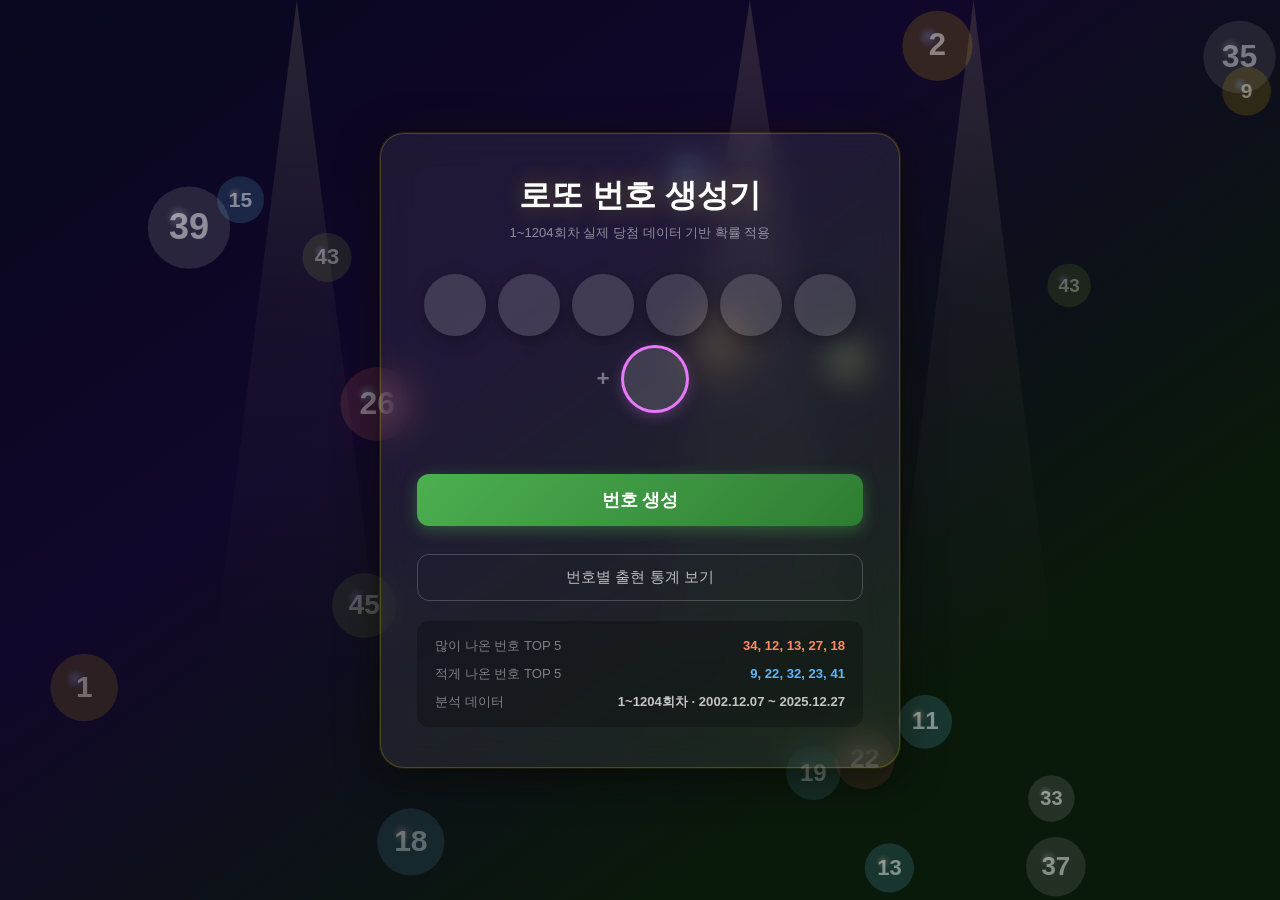
==== index.html @ 4f473ae6 "Remove win banner and yellow box, keep only fireworks effect Co-Authored-By: Claude Sonnet 4.6 <nore" ====
<!DOCTYPE html>
<html lang="ko">
<head>
    <meta charset="UTF-8" />
    <meta name="viewport" content="width=device-width, initial-scale=1.0" />
    <title>로또 번호 생성기</title>
    <link href='style.css?v=3.0' rel='stylesheet'>
</head>
<body>
    <canvas id="bg-canvas"></canvas>
    <canvas id="confetti-canvas"></canvas>
    <div id="screen-flash"></div>


    <div class="lotto-machine">
        <h1>로또 번호 생성기</h1>
        <p class="subtitle">1~1204회차 실제 당첨 데이터 기반 확률 적용</p>

        <div class="lotto-numbers">
            <span class="number"></span>
            <span class="number"></span>
            <span class="number"></span>
            <span class="number"></span>
            <span class="number"></span>
            <span class="number"></span>
            <span class="separator">+</span>
            <span class="number bonus-ball" id="bonus-number"></span>
        </div>

        <div id="stats" class="stats"></div>

        <button id="generate-btn">번호 생성</button>
        <button id="stats-btn">번호별 출현 통계 보기</button>

        <div id="stats-table" class="stats-table hidden"></div>

        <div class="info-box">
            <div class="info-row">
                <span class="info-label">많이 나온 번호 TOP 5</span>
                <span id="top-numbers" class="info-value hot"></span>
            </div>
            <div class="info-row">
                <span class="info-label">적게 나온 번호 TOP 5</span>
                <span id="bot-numbers" class="info-value cold"></span>
            </div>
            <div class="info-row">
                <span class="info-label">분석 데이터</span>
                <span class="info-value">1~1204회차 · 2002.12.07 ~ 2025.12.27</span>
            </div>
        </div>
    </div>
    <script defer type="text/javascript" src="main.js?v=3.0"></script>
</body>
</html>
---- style.css ----
* { box-sizing: border-box; margin: 0; padding: 0; }

body {
    display: flex;
    justify-content: center;
    align-items: center;
    min-height: 100vh;
    background: #07071f;
    font-family: 'Arial', sans-serif;
    padding: 20px;
}

/* ── Canvas layers ── */
#bg-canvas {
    position: fixed;
    top: 0; left: 0;
    width: 100%; height: 100%;
    z-index: 0;
    pointer-events: none;
}

#confetti-canvas {
    position: fixed;
    top: 0; left: 0;
    width: 100%; height: 100%;
    z-index: 999;
    pointer-events: none;
}

/* ── Screen flash ── */
#screen-flash {
    position: fixed;
    top: 0; left: 0;
    width: 100%; height: 100%;
    background: rgba(255, 215, 0, 0.28);
    z-index: 998;
    pointer-events: none;
    opacity: 0;
}

#screen-flash.flash {
    animation: screenFlash 0.9s ease-out forwards;
}

@keyframes screenFlash {
    0%   { opacity: 0; }
    18%  { opacity: 1; }
    100% { opacity: 0; }
}


/* ── Number win glow ── */
@keyframes winGlow {
    0%, 100% { transform: scale(1); }
    50% {
        transform: scale(1.2);
        box-shadow: 0 0 28px rgba(255,215,0,0.95), 0 0 56px rgba(255,215,0,0.55);
    }
}

.number.win-glow {
    animation: winGlow 0.52s ease-in-out 4;
}

/* ── Card ── */
.lotto-machine {
    position: relative;
    z-index: 1;
    background: rgba(255, 255, 255, 0.07);
    padding: 40px 36px;
    border-radius: 24px;
    box-shadow:
        0 8px 40px rgba(0, 0, 0, 0.6),
        0 0 0 1px rgba(255,215,0,0.12),
        0 0 60px rgba(255,215,0,0.04);
    backdrop-filter: blur(16px);
    -webkit-backdrop-filter: blur(16px);
    border: 1px solid rgba(255,215,0,0.22);
    text-align: center;
    width: 100%;
    max-width: 520px;
}

h1 {
    color: #fff;
    font-size: 2rem;
    margin-bottom: 6px;
    text-shadow: 0 0 24px rgba(255,215,0,0.28);
}

.subtitle {
    color: rgba(255,255,255,0.5);
    font-size: 0.82rem;
    margin-bottom: 32px;
}

.lotto-numbers {
    display: flex;
    justify-content: center;
    gap: 12px;
    margin-bottom: 16px;
    flex-wrap: wrap;
}

.number {
    width: 62px;
    height: 62px;
    border-radius: 50%;
    background: rgba(255,255,255,0.15);
    display: flex;
    justify-content: center;
    align-items: center;
    font-size: 1.5rem;
    font-weight: bold;
    color: rgba(255,255,255,0.4);
    box-shadow: 0 4px 16px rgba(0,0,0,0.3);
    transition: transform 0.3s ease, background 0.3s ease;
}

.stats {
    min-height: 24px;
    color: rgba(255,255,255,0.55);
    font-size: 0.78rem;
    margin-bottom: 24px;
    display: flex;
    gap: 8px;
    justify-content: center;
    flex-wrap: wrap;
}

.stats span b {
    color: #fff;
}

.bonus-stat { color: #c084fc; }
.bonus-stat b { color: #e879f9; }

#generate-btn {
    display: block;
    width: 100%;
    padding: 14px;
    border: none;
    border-radius: 12px;
    background: linear-gradient(135deg, #4CAF50, #2e7d32);
    color: white;
    font-size: 1.1rem;
    font-weight: bold;
    cursor: pointer;
    transition: opacity 0.2s, transform 0.15s;
    box-shadow: 0 4px 16px rgba(76,175,80,0.4);
    margin-bottom: 28px;
}

#generate-btn:hover { opacity: 0.88; }
#generate-btn:active { transform: scale(0.97); }
#generate-btn:disabled { opacity: 0.55; cursor: not-allowed; }

#stats-btn {
    display: block;
    width: 100%;
    padding: 12px;
    border: 1px solid rgba(255,255,255,0.2);
    border-radius: 12px;
    background: transparent;
    color: rgba(255,255,255,0.7);
    font-size: 0.95rem;
    cursor: pointer;
    transition: background 0.2s, color 0.2s;
    margin-bottom: 20px;
}

#stats-btn:hover {
    background: rgba(255,255,255,0.08);
    color: #fff;
}

.stats-table {
    margin-bottom: 20px;
    display: flex;
    flex-direction: column;
    gap: 6px;
    max-height: 480px;
    overflow-y: auto;
    padding-right: 4px;
}

.stats-table.hidden { display: none; }

.stat-row {
    display: flex;
    align-items: center;
    gap: 8px;
    font-size: 0.82rem;
}

.stat-rank {
    width: 22px;
    text-align: right;
    color: rgba(255,255,255,0.35);
    flex-shrink: 0;
}

.stat-ball {
    width: 30px;
    height: 30px;
    border-radius: 50%;
    display: flex;
    align-items: center;
    justify-content: center;
    font-weight: bold;
    font-size: 0.78rem;
    color: #fff;
    flex-shrink: 0;
}

.stat-bar-wrap {
    flex: 1;
    height: 8px;
    background: rgba(255,255,255,0.08);
    border-radius: 4px;
    overflow: hidden;
}

.stat-bar {
    height: 100%;
    border-radius: 4px;
    opacity: 0.75;
    transition: width 0.4s ease;
}

.stat-count {
    width: 40px;
    text-align: right;
    color: rgba(255,255,255,0.6);
    flex-shrink: 0;
}

.stat-prob {
    width: 46px;
    text-align: right;
    color: rgba(255,255,255,0.85);
    font-weight: bold;
    flex-shrink: 0;
}

.separator {
    color: rgba(255,255,255,0.4);
    font-size: 1.4rem;
    font-weight: bold;
    display: flex;
    align-items: center;
    padding: 0 2px;
    flex-shrink: 0;
}

.bonus-ball {
    box-shadow: 0 0 0 3px #e879f9, 0 4px 16px rgba(232,121,249,0.4);
}

.tab-row {
    display: flex;
    gap: 8px;
    margin-bottom: 12px;
}

.tab-btn {
    flex: 1;
    padding: 8px;
    border: 1px solid rgba(255,255,255,0.2);
    border-radius: 8px;
    background: transparent;
    color: rgba(255,255,255,0.5);
    font-size: 0.82rem;
    cursor: pointer;
    transition: background 0.2s, color 0.2s;
}

.tab-btn.active {
    background: rgba(255,255,255,0.12);
    color: #fff;
    border-color: rgba(255,255,255,0.4);
}

.info-box {
    background: rgba(0,0,0,0.25);
    border-radius: 12px;
    padding: 16px 18px;
    display: flex;
    flex-direction: column;
    gap: 10px;
}

.info-row {
    display: flex;
    justify-content: space-between;
    align-items: center;
    font-size: 0.82rem;
}

.info-label {
    color: rgba(255,255,255,0.45);
}

.info-value {
    color: rgba(255,255,255,0.75);
    font-weight: bold;
}

.info-value.hot { color: #ff8a65; }
.info-value.cold { color: #64b5f6; }
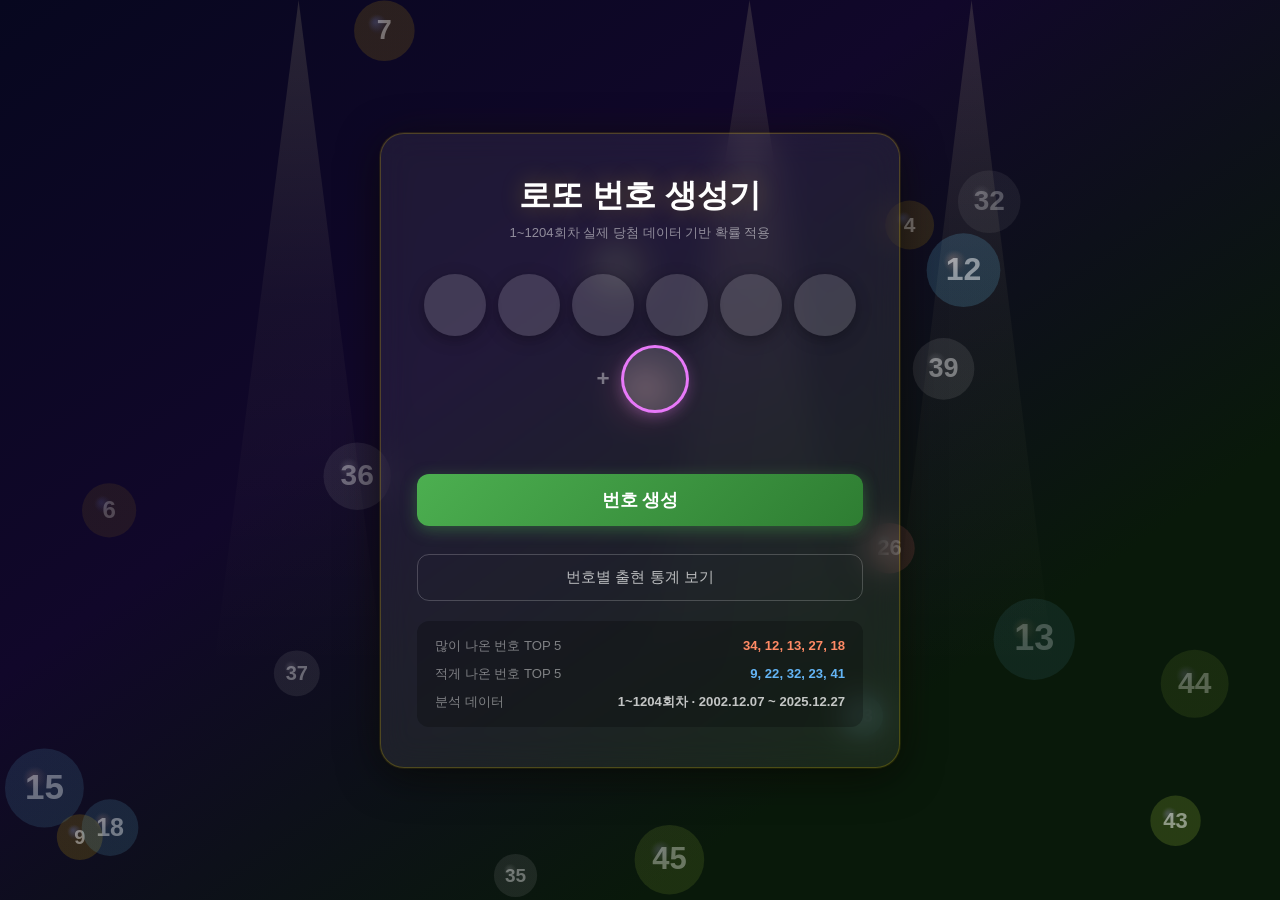
==== commit a9808562: "Add Google AdSense meta tag, script, and ads.txt Co-Authored-By: Claude Sonnet 4.6 <noreply@anthropi" ====
--- a/index.html
+++ b/index.html
@@ -4,6 +4,9 @@
     <meta charset="UTF-8" />
     <meta name="viewport" content="width=device-width, initial-scale=1.0" />
     <title>로또 번호 생성기</title>
+    <meta name="google-adsense-account" content="ca-pub-8713029298396880">
+    <script async src="https://pagead2.googlesyndication.com/pagead/js/adsbygoogle.js?client=ca-pub-8713029298396880"
+         crossorigin="anonymous"></script>
     <link href='style.css?v=3.0' rel='stylesheet'>
 </head>
 <body>
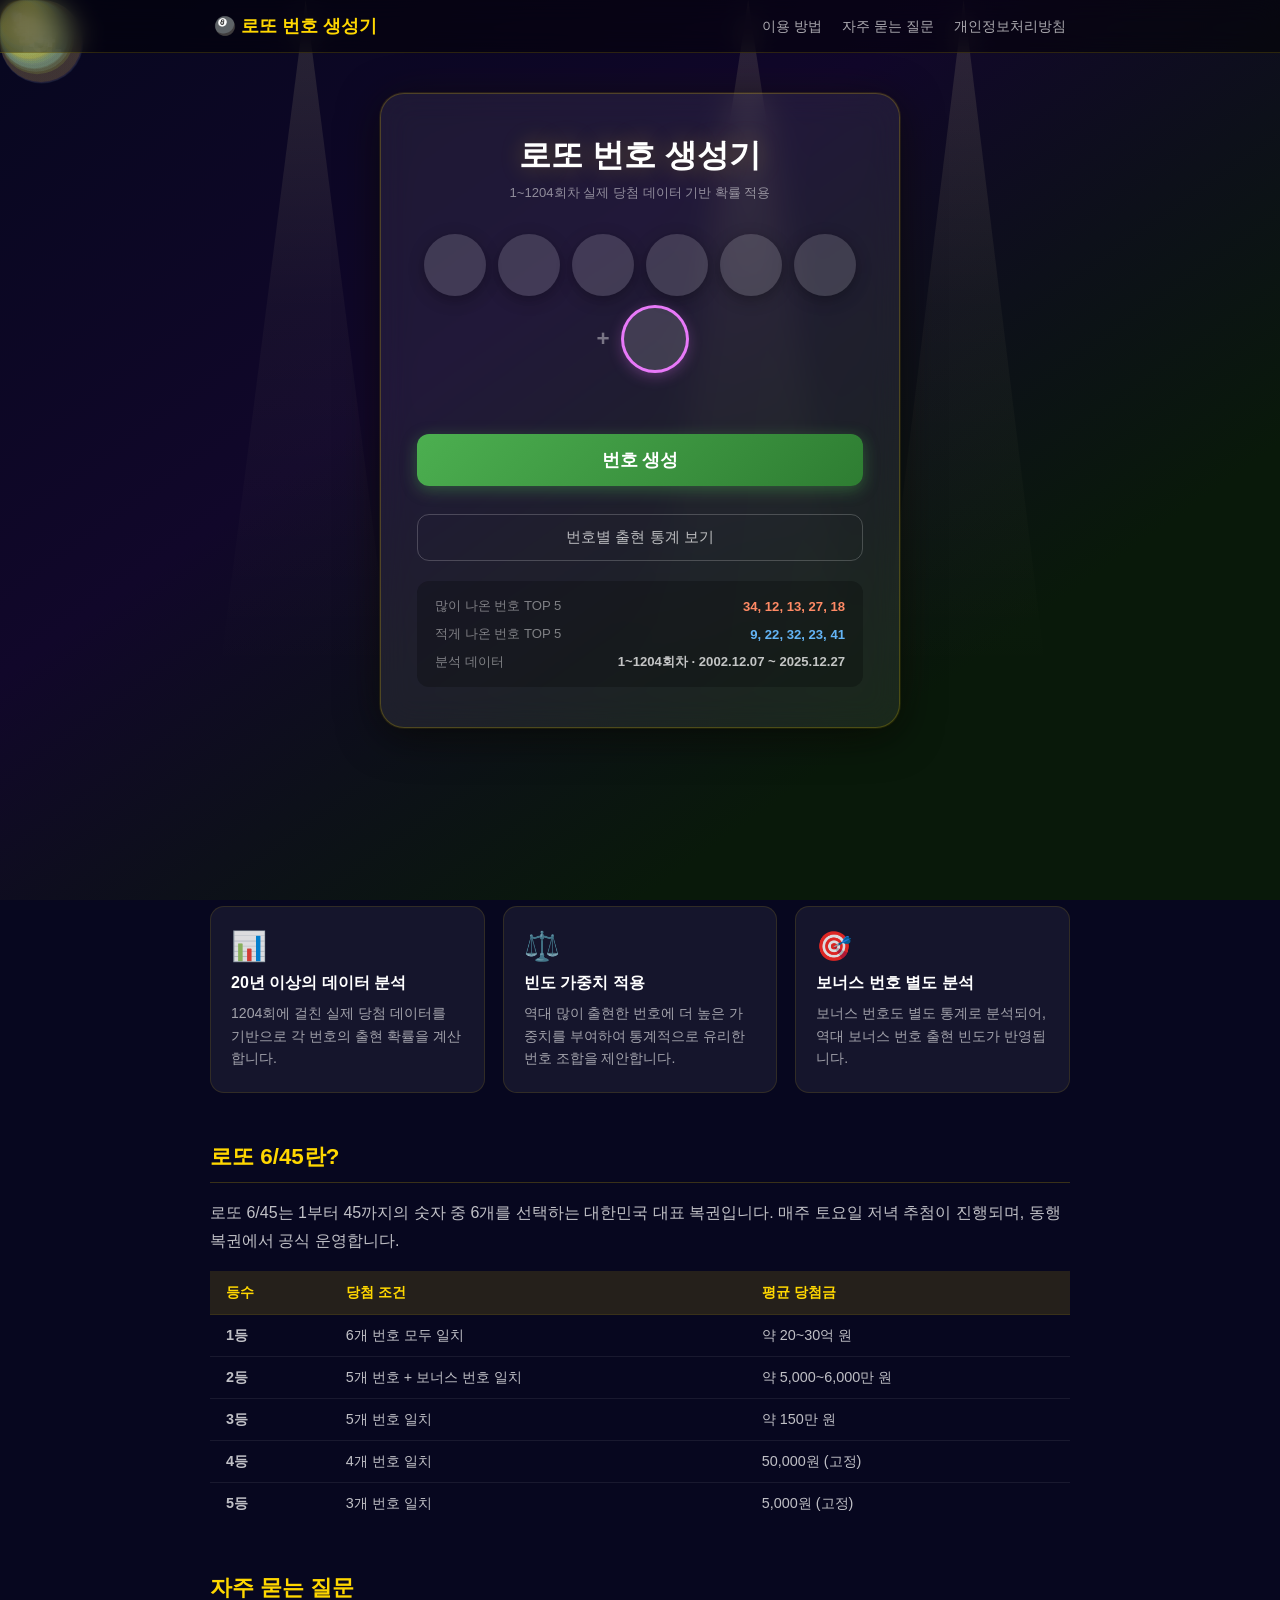
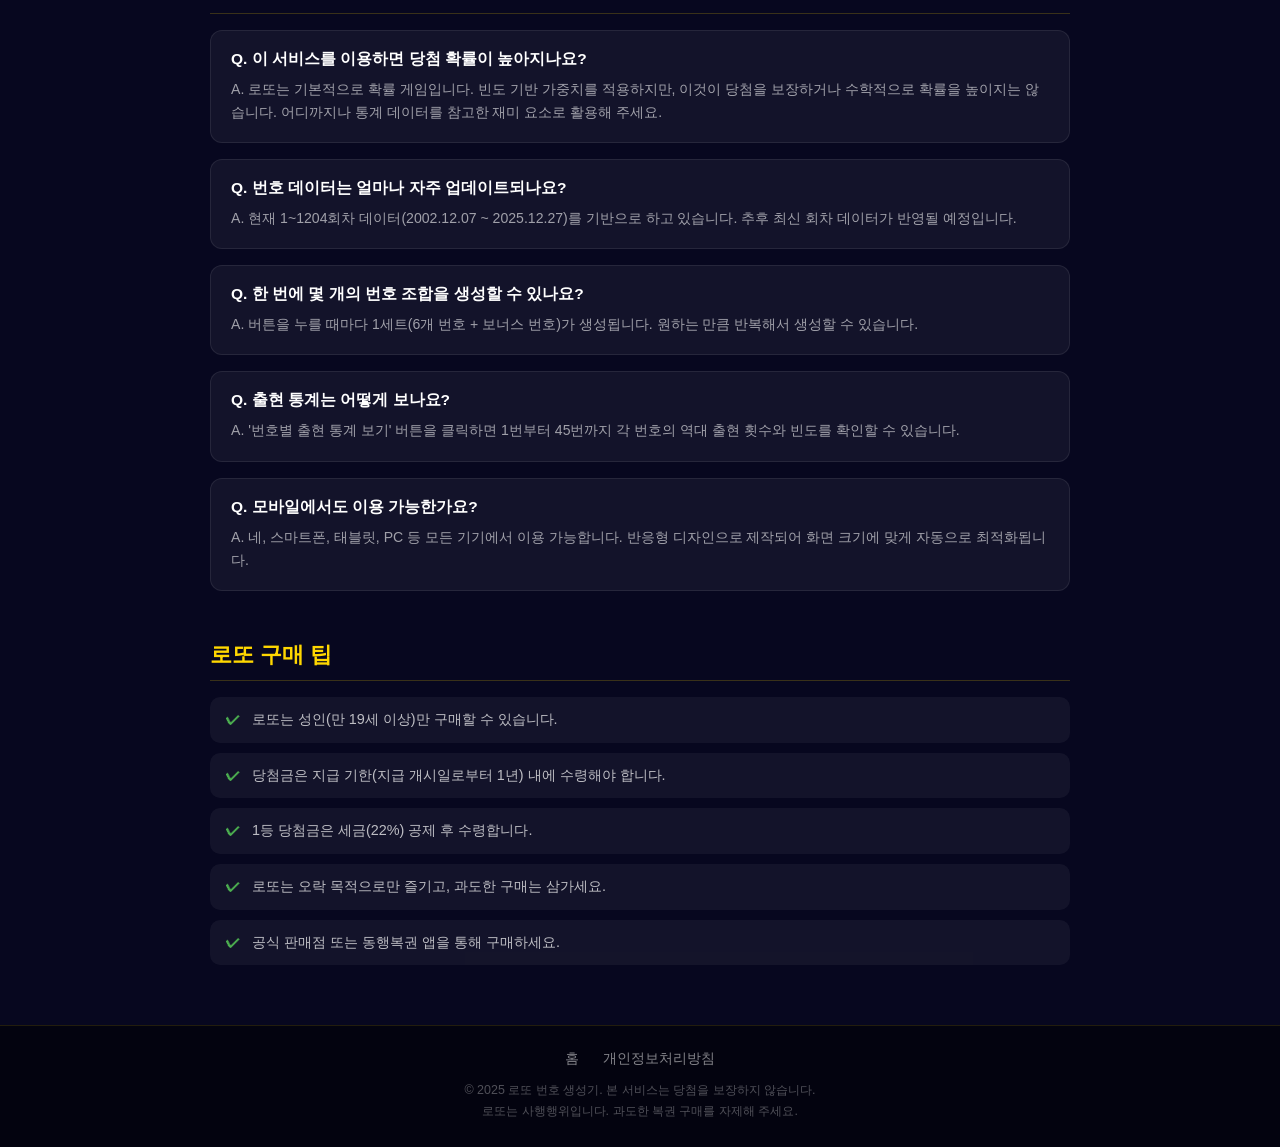
==== commit 721ab804: "Add rich content, privacy policy, and nav for AdSense approval - Add header navigation with anchor l" ====
--- a/index.html
+++ b/index.html
@@ -3,7 +3,9 @@
 <head>
     <meta charset="UTF-8" />
     <meta name="viewport" content="width=device-width, initial-scale=1.0" />
-    <title>로또 번호 생성기</title>
+    <title>로또 번호 생성기 - 실제 당첨 데이터 기반 AI 번호 추천</title>
+    <meta name="description" content="1~1204회차 실제 로또 당첨 데이터를 분석하여 출현 빈도 기반으로 번호를 추천해 드립니다. 무료 로또 번호 생성기로 행운의 번호를 뽑아보세요." />
+    <meta name="keywords" content="로또 번호 생성기, 로또 번호 추천, 로또 당첨 번호, 로또 통계, 로또 6/45" />
     <meta name="google-adsense-account" content="ca-pub-8713029298396880">
     <script async src="https://pagead2.googlesyndication.com/pagead/js/adsbygoogle.js?client=ca-pub-8713029298396880"
          crossorigin="anonymous"></script>
@@ -14,44 +16,170 @@
     <canvas id="confetti-canvas"></canvas>
     <div id="screen-flash"></div>
 
+    <div class="site-wrapper">
 
-    <div class="lotto-machine">
-        <h1>로또 번호 생성기</h1>
-        <p class="subtitle">1~1204회차 실제 당첨 데이터 기반 확률 적용</p>
+        <header class="site-header">
+            <nav class="site-nav">
+                <a href="index.html" class="nav-logo">🎱 로또 번호 생성기</a>
+                <div class="nav-links">
+                    <a href="#how-it-works">이용 방법</a>
+                    <a href="#faq">자주 묻는 질문</a>
+                    <a href="privacy.html">개인정보처리방침</a>
+                </div>
+            </nav>
+        </header>
 
-        <div class="lotto-numbers">
-            <span class="number"></span>
-            <span class="number"></span>
-            <span class="number"></span>
-            <span class="number"></span>
-            <span class="number"></span>
-            <span class="number"></span>
-            <span class="separator">+</span>
-            <span class="number bonus-ball" id="bonus-number"></span>
-        </div>
+        <main>
+            <div class="lotto-machine">
+                <h1>로또 번호 생성기</h1>
+                <p class="subtitle">1~1204회차 실제 당첨 데이터 기반 확률 적용</p>
 
-        <div id="stats" class="stats"></div>
+                <div class="lotto-numbers">
+                    <span class="number"></span>
+                    <span class="number"></span>
+                    <span class="number"></span>
+                    <span class="number"></span>
+                    <span class="number"></span>
+                    <span class="number"></span>
+                    <span class="separator">+</span>
+                    <span class="number bonus-ball" id="bonus-number"></span>
+                </div>
 
-        <button id="generate-btn">번호 생성</button>
-        <button id="stats-btn">번호별 출현 통계 보기</button>
+                <div id="stats" class="stats"></div>
 
-        <div id="stats-table" class="stats-table hidden"></div>
+                <button id="generate-btn">번호 생성</button>
+                <button id="stats-btn">번호별 출현 통계 보기</button>
 
-        <div class="info-box">
-            <div class="info-row">
-                <span class="info-label">많이 나온 번호 TOP 5</span>
-                <span id="top-numbers" class="info-value hot"></span>
+                <div id="stats-table" class="stats-table hidden"></div>
+
+                <div class="info-box">
+                    <div class="info-row">
+                        <span class="info-label">많이 나온 번호 TOP 5</span>
+                        <span id="top-numbers" class="info-value hot"></span>
+                    </div>
+                    <div class="info-row">
+                        <span class="info-label">적게 나온 번호 TOP 5</span>
+                        <span id="bot-numbers" class="info-value cold"></span>
+                    </div>
+                    <div class="info-row">
+                        <span class="info-label">분석 데이터</span>
+                        <span class="info-value">1~1204회차 · 2002.12.07 ~ 2025.12.27</span>
+                    </div>
+                </div>
             </div>
-            <div class="info-row">
-                <span class="info-label">적게 나온 번호 TOP 5</span>
-                <span id="bot-numbers" class="info-value cold"></span>
+
+            <section class="content-section" id="how-it-works">
+                <h2>이 서비스는 어떻게 동작하나요?</h2>
+                <p>이 로또 번호 생성기는 단순한 랜덤 번호가 아닙니다. <strong>2002년 12월 1회차부터 2025년 12월 1204회차까지</strong>의 실제 로또 당첨 번호 데이터를 전부 분석하여, 각 번호의 역대 출현 빈도를 가중치로 반영해 번호를 추출합니다.</p>
+                <div class="content-cards">
+                    <div class="content-card">
+                        <div class="card-icon">📊</div>
+                        <h3>20년 이상의 데이터 분석</h3>
+                        <p>1204회에 걸친 실제 당첨 데이터를 기반으로 각 번호의 출현 확률을 계산합니다.</p>
+                    </div>
+                    <div class="content-card">
+                        <div class="card-icon">⚖️</div>
+                        <h3>빈도 가중치 적용</h3>
+                        <p>역대 많이 출현한 번호에 더 높은 가중치를 부여하여 통계적으로 유리한 번호 조합을 제안합니다.</p>
+                    </div>
+                    <div class="content-card">
+                        <div class="card-icon">🎯</div>
+                        <h3>보너스 번호 별도 분석</h3>
+                        <p>보너스 번호도 별도 통계로 분석되어, 역대 보너스 번호 출현 빈도가 반영됩니다.</p>
+                    </div>
+                </div>
+            </section>
+
+            <section class="content-section" id="lotto-guide">
+                <h2>로또 6/45란?</h2>
+                <p>로또 6/45는 1부터 45까지의 숫자 중 6개를 선택하는 대한민국 대표 복권입니다. 매주 토요일 저녁 추첨이 진행되며, 동행복권에서 공식 운영합니다.</p>
+                <table class="prize-table">
+                    <thead>
+                        <tr>
+                            <th>등수</th>
+                            <th>당첨 조건</th>
+                            <th>평균 당첨금</th>
+                        </tr>
+                    </thead>
+                    <tbody>
+                        <tr>
+                            <td><strong>1등</strong></td>
+                            <td>6개 번호 모두 일치</td>
+                            <td>약 20~30억 원</td>
+                        </tr>
+                        <tr>
+                            <td><strong>2등</strong></td>
+                            <td>5개 번호 + 보너스 번호 일치</td>
+                            <td>약 5,000~6,000만 원</td>
+                        </tr>
+                        <tr>
+                            <td><strong>3등</strong></td>
+                            <td>5개 번호 일치</td>
+                            <td>약 150만 원</td>
+                        </tr>
+                        <tr>
+                            <td><strong>4등</strong></td>
+                            <td>4개 번호 일치</td>
+                            <td>50,000원 (고정)</td>
+                        </tr>
+                        <tr>
+                            <td><strong>5등</strong></td>
+                            <td>3개 번호 일치</td>
+                            <td>5,000원 (고정)</td>
+                        </tr>
+                    </tbody>
+                </table>
+            </section>
+
+            <section class="content-section" id="faq">
+                <h2>자주 묻는 질문</h2>
+                <div class="faq-list">
+                    <div class="faq-item">
+                        <h3>Q. 이 서비스를 이용하면 당첨 확률이 높아지나요?</h3>
+                        <p>A. 로또는 기본적으로 확률 게임입니다. 빈도 기반 가중치를 적용하지만, 이것이 당첨을 보장하거나 수학적으로 확률을 높이지는 않습니다. 어디까지나 통계 데이터를 참고한 재미 요소로 활용해 주세요.</p>
+                    </div>
+                    <div class="faq-item">
+                        <h3>Q. 번호 데이터는 얼마나 자주 업데이트되나요?</h3>
+                        <p>A. 현재 1~1204회차 데이터(2002.12.07 ~ 2025.12.27)를 기반으로 하고 있습니다. 추후 최신 회차 데이터가 반영될 예정입니다.</p>
+                    </div>
+                    <div class="faq-item">
+                        <h3>Q. 한 번에 몇 개의 번호 조합을 생성할 수 있나요?</h3>
+                        <p>A. 버튼을 누를 때마다 1세트(6개 번호 + 보너스 번호)가 생성됩니다. 원하는 만큼 반복해서 생성할 수 있습니다.</p>
+                    </div>
+                    <div class="faq-item">
+                        <h3>Q. 출현 통계는 어떻게 보나요?</h3>
+                        <p>A. '번호별 출현 통계 보기' 버튼을 클릭하면 1번부터 45번까지 각 번호의 역대 출현 횟수와 빈도를 확인할 수 있습니다.</p>
+                    </div>
+                    <div class="faq-item">
+                        <h3>Q. 모바일에서도 이용 가능한가요?</h3>
+                        <p>A. 네, 스마트폰, 태블릿, PC 등 모든 기기에서 이용 가능합니다. 반응형 디자인으로 제작되어 화면 크기에 맞게 자동으로 최적화됩니다.</p>
+                    </div>
+                </div>
+            </section>
+
+            <section class="content-section" id="tips">
+                <h2>로또 구매 팁</h2>
+                <ul class="tips-list">
+                    <li>로또는 성인(만 19세 이상)만 구매할 수 있습니다.</li>
+                    <li>당첨금은 지급 기한(지급 개시일로부터 1년) 내에 수령해야 합니다.</li>
+                    <li>1등 당첨금은 세금(22%) 공제 후 수령합니다.</li>
+                    <li>로또는 오락 목적으로만 즐기고, 과도한 구매는 삼가세요.</li>
+                    <li>공식 판매점 또는 동행복권 앱을 통해 구매하세요.</li>
+                </ul>
+            </section>
+        </main>
+
+        <footer class="site-footer">
+            <div class="footer-links">
+                <a href="index.html">홈</a>
+                <a href="privacy.html">개인정보처리방침</a>
             </div>
-            <div class="info-row">
-                <span class="info-label">분석 데이터</span>
-                <span class="info-value">1~1204회차 · 2002.12.07 ~ 2025.12.27</span>
-            </div>
-        </div>
+            <p class="footer-copy">© 2025 로또 번호 생성기. 본 서비스는 당첨을 보장하지 않습니다.</p>
+            <p class="footer-copy">로또는 사행행위입니다. 과도한 복권 구매를 자제해 주세요.</p>
+        </footer>
+
     </div>
+
     <script defer type="text/javascript" src="main.js?v=3.0"></script>
 </body>
 </html>
--- a/style.css
+++ b/style.css
@@ -1,13 +1,292 @@
 * { box-sizing: border-box; margin: 0; padding: 0; }
 
 body {
-    display: flex;
-    justify-content: center;
-    align-items: center;
     min-height: 100vh;
     background: #07071f;
     font-family: 'Arial', sans-serif;
-    padding: 20px;
+}
+
+/* ── Layout ── */
+.site-wrapper {
+    display: flex;
+    flex-direction: column;
+    min-height: 100vh;
+}
+
+/* ── Header / Nav ── */
+.site-header {
+    position: relative;
+    z-index: 10;
+    background: rgba(0,0,0,0.45);
+    border-bottom: 1px solid rgba(255,215,0,0.15);
+    backdrop-filter: blur(12px);
+    -webkit-backdrop-filter: blur(12px);
+}
+
+.site-nav {
+    max-width: 900px;
+    margin: 0 auto;
+    padding: 14px 24px;
+    display: flex;
+    align-items: center;
+    justify-content: space-between;
+    flex-wrap: wrap;
+    gap: 10px;
+}
+
+.nav-logo {
+    color: #ffd700;
+    font-size: 1.1rem;
+    font-weight: bold;
+    text-decoration: none;
+}
+
+.nav-links {
+    display: flex;
+    gap: 20px;
+    flex-wrap: wrap;
+}
+
+.nav-links a {
+    color: rgba(255,255,255,0.65);
+    text-decoration: none;
+    font-size: 0.9rem;
+    transition: color 0.2s;
+}
+
+.nav-links a:hover { color: #ffd700; }
+
+/* ── Main content area ── */
+main {
+    flex: 1;
+    display: flex;
+    flex-direction: column;
+    align-items: center;
+    padding: 40px 20px 60px;
+    gap: 48px;
+}
+
+/* ── Content sections ── */
+.content-section {
+    width: 100%;
+    max-width: 860px;
+    color: rgba(255,255,255,0.85);
+}
+
+.content-section h2 {
+    font-size: 1.4rem;
+    color: #ffd700;
+    margin-bottom: 16px;
+    padding-bottom: 10px;
+    border-bottom: 1px solid rgba(255,215,0,0.2);
+}
+
+.content-section p {
+    line-height: 1.75;
+    color: rgba(255,255,255,0.75);
+    margin-bottom: 16px;
+}
+
+.content-cards {
+    display: grid;
+    grid-template-columns: repeat(auto-fit, minmax(220px, 1fr));
+    gap: 18px;
+    margin-top: 8px;
+}
+
+.content-card {
+    background: rgba(255,255,255,0.06);
+    border: 1px solid rgba(255,215,0,0.12);
+    border-radius: 14px;
+    padding: 22px 20px;
+}
+
+.content-card .card-icon {
+    font-size: 1.8rem;
+    margin-bottom: 10px;
+}
+
+.content-card h3 {
+    font-size: 1rem;
+    color: #fff;
+    margin-bottom: 8px;
+}
+
+.content-card p {
+    font-size: 0.88rem;
+    color: rgba(255,255,255,0.6);
+    margin: 0;
+    line-height: 1.6;
+}
+
+/* ── Prize table ── */
+.prize-table {
+    width: 100%;
+    border-collapse: collapse;
+    margin-top: 8px;
+    font-size: 0.9rem;
+}
+
+.prize-table th {
+    background: rgba(255,215,0,0.12);
+    color: #ffd700;
+    padding: 12px 16px;
+    text-align: left;
+    border-bottom: 1px solid rgba(255,215,0,0.2);
+}
+
+.prize-table td {
+    padding: 11px 16px;
+    color: rgba(255,255,255,0.75);
+    border-bottom: 1px solid rgba(255,255,255,0.07);
+}
+
+.prize-table tr:last-child td { border-bottom: none; }
+.prize-table tr:hover td { background: rgba(255,255,255,0.04); }
+
+/* ── FAQ ── */
+.faq-list {
+    display: flex;
+    flex-direction: column;
+    gap: 16px;
+}
+
+.faq-item {
+    background: rgba(255,255,255,0.05);
+    border: 1px solid rgba(255,255,255,0.08);
+    border-radius: 12px;
+    padding: 18px 20px;
+}
+
+.faq-item h3 {
+    font-size: 0.97rem;
+    color: #fff;
+    margin-bottom: 8px;
+}
+
+.faq-item p {
+    font-size: 0.88rem;
+    color: rgba(255,255,255,0.6);
+    line-height: 1.65;
+    margin: 0;
+}
+
+/* ── Tips ── */
+.tips-list {
+    list-style: none;
+    display: flex;
+    flex-direction: column;
+    gap: 10px;
+    padding: 0;
+}
+
+.tips-list li {
+    padding: 12px 16px 12px 42px;
+    background: rgba(255,255,255,0.05);
+    border-radius: 10px;
+    color: rgba(255,255,255,0.72);
+    font-size: 0.9rem;
+    line-height: 1.5;
+    position: relative;
+}
+
+.tips-list li::before {
+    content: "✔";
+    position: absolute;
+    left: 16px;
+    color: #4CAF50;
+    font-size: 0.9rem;
+}
+
+/* ── Footer ── */
+.site-footer {
+    position: relative;
+    z-index: 10;
+    background: rgba(0,0,0,0.5);
+    border-top: 1px solid rgba(255,215,0,0.12);
+    text-align: center;
+    padding: 24px 20px;
+}
+
+.footer-links {
+    display: flex;
+    justify-content: center;
+    gap: 24px;
+    margin-bottom: 12px;
+}
+
+.footer-links a {
+    color: rgba(255,255,255,0.5);
+    text-decoration: none;
+    font-size: 0.85rem;
+    transition: color 0.2s;
+}
+
+.footer-links a:hover { color: #ffd700; }
+
+.footer-copy {
+    color: rgba(255,255,255,0.3);
+    font-size: 0.78rem;
+    line-height: 1.7;
+}
+
+/* ── Privacy page ── */
+.privacy-main {
+    padding: 48px 20px 80px;
+}
+
+.privacy-container {
+    max-width: 800px;
+    margin: 0 auto;
+    color: rgba(255,255,255,0.8);
+}
+
+.privacy-container h1 {
+    font-size: 1.8rem;
+    color: #ffd700;
+    margin-bottom: 8px;
+}
+
+.privacy-date {
+    color: rgba(255,255,255,0.4);
+    font-size: 0.85rem;
+    margin-bottom: 36px;
+}
+
+.privacy-container section {
+    margin-bottom: 32px;
+}
+
+.privacy-container h2 {
+    font-size: 1.1rem;
+    color: #fff;
+    margin-bottom: 12px;
+    padding-bottom: 8px;
+    border-bottom: 1px solid rgba(255,255,255,0.1);
+}
+
+.privacy-container p {
+    font-size: 0.92rem;
+    line-height: 1.8;
+    color: rgba(255,255,255,0.68);
+    margin-bottom: 10px;
+}
+
+.privacy-container ul {
+    padding-left: 20px;
+    margin-top: 8px;
+}
+
+.privacy-container ul li {
+    font-size: 0.92rem;
+    line-height: 1.8;
+    color: rgba(255,255,255,0.65);
+    margin-bottom: 6px;
+}
+
+.privacy-container a {
+    color: #ffd700;
+    text-decoration: underline;
 }
 
 /* ── Canvas layers ── */
@@ -79,6 +358,7 @@
     text-align: center;
     width: 100%;
     max-width: 520px;
+    flex-shrink: 0;
 }
 
 h1 {
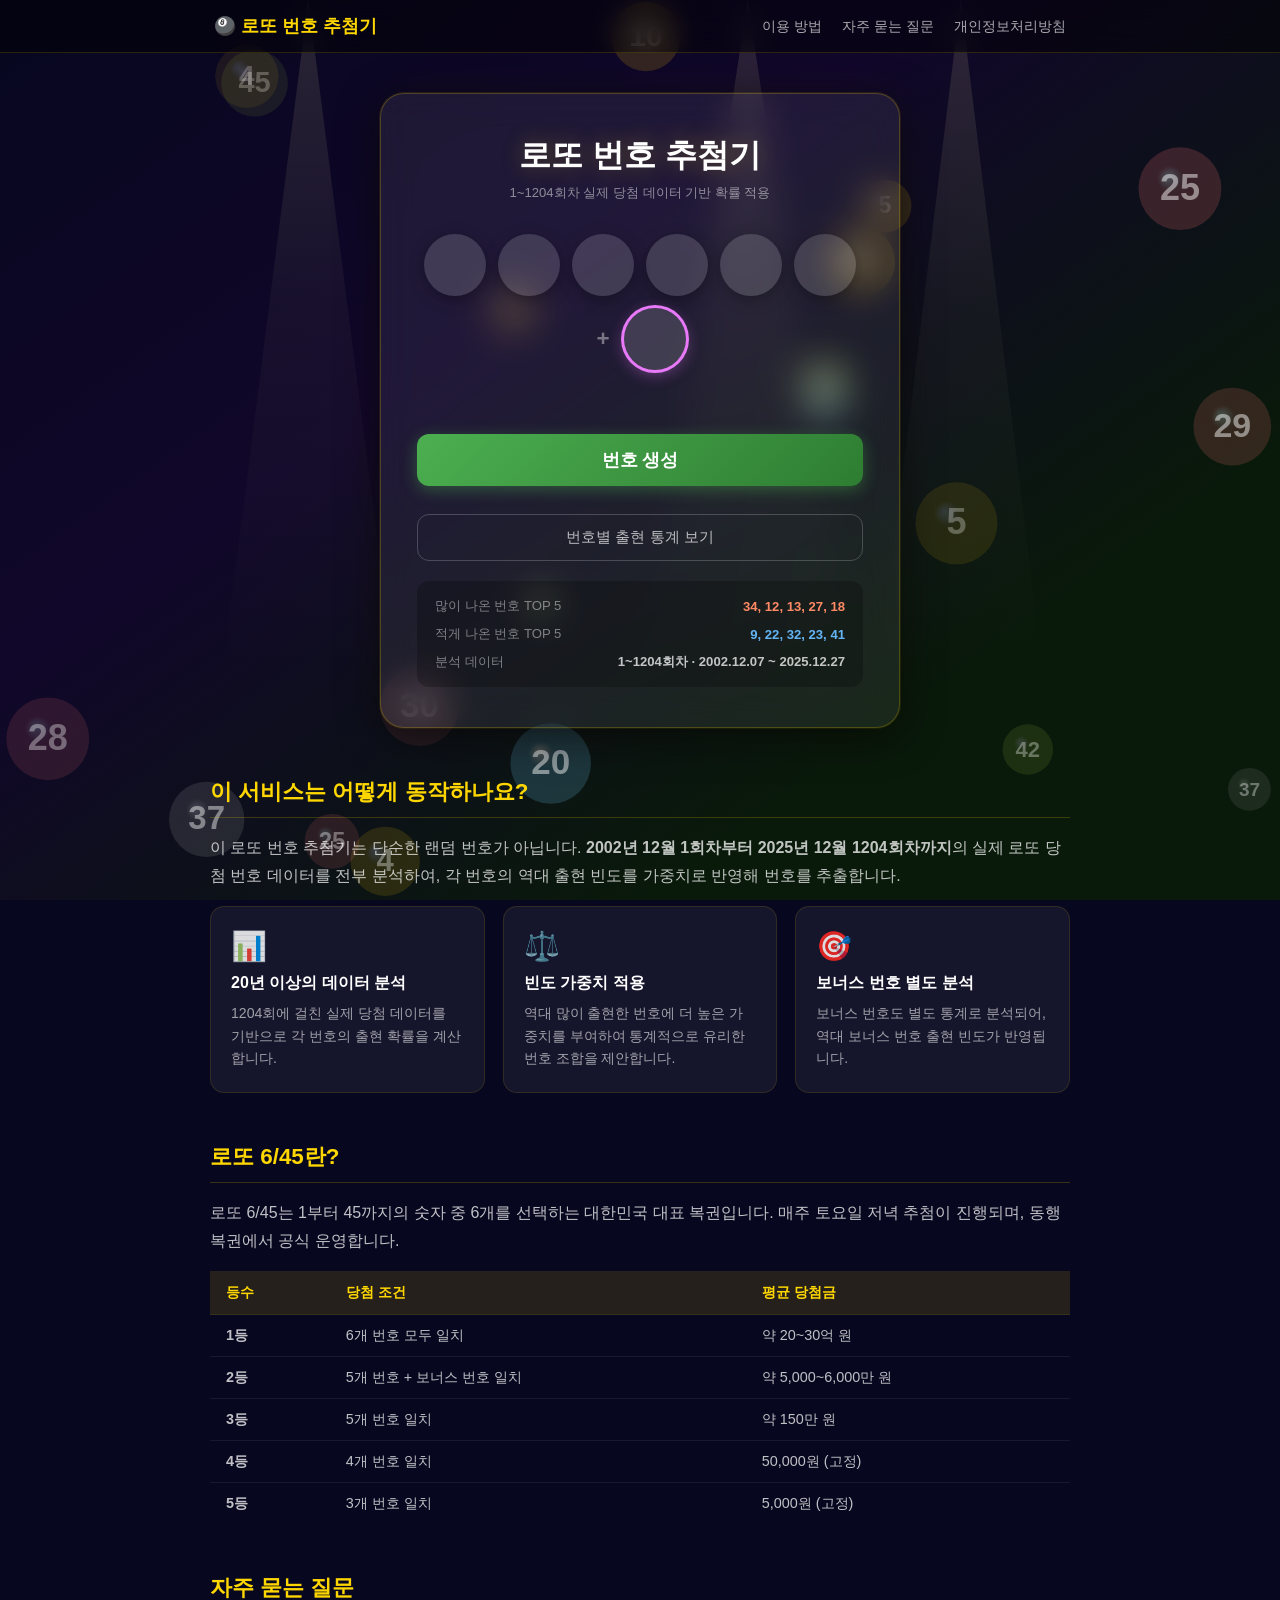
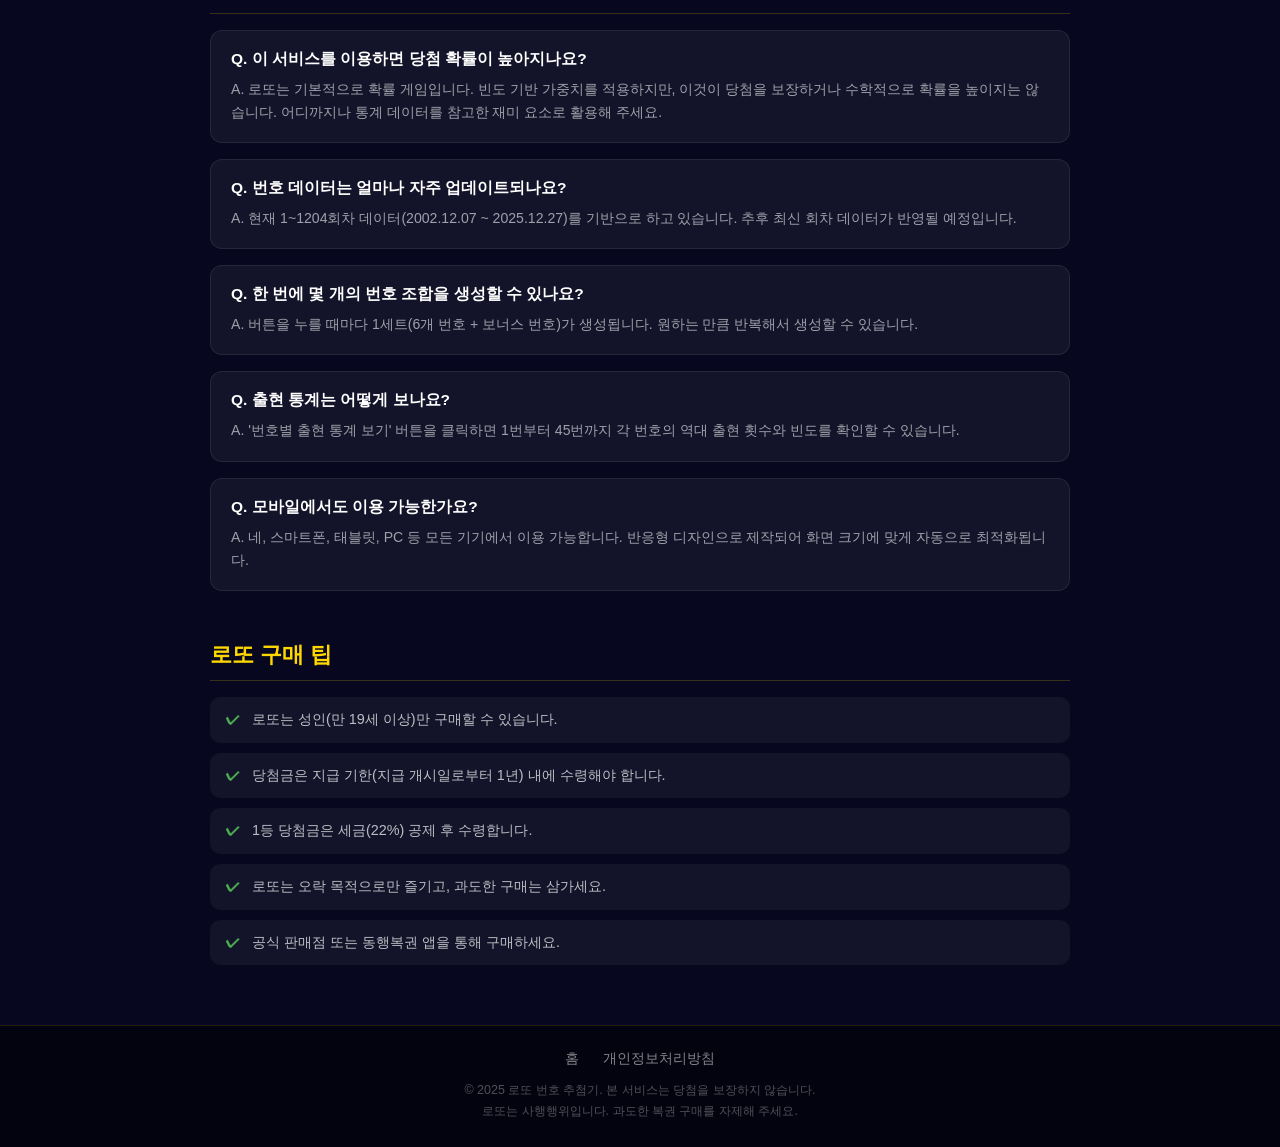
==== commit c6ea1ccd: "Rename 로또 번호 생성기 to 로또 번호 추첨기 across all pages Co-Authored-By: Claude Sonnet 4.6 <noreply@anthropic." ====
--- a/index.html
+++ b/index.html
@@ -3,9 +3,9 @@
 <head>
     <meta charset="UTF-8" />
     <meta name="viewport" content="width=device-width, initial-scale=1.0" />
-    <title>로또 번호 생성기 - 실제 당첨 데이터 기반 AI 번호 추천</title>
-    <meta name="description" content="1~1204회차 실제 로또 당첨 데이터를 분석하여 출현 빈도 기반으로 번호를 추천해 드립니다. 무료 로또 번호 생성기로 행운의 번호를 뽑아보세요." />
-    <meta name="keywords" content="로또 번호 생성기, 로또 번호 추천, 로또 당첨 번호, 로또 통계, 로또 6/45" />
+    <title>로또 번호 추첨기 - 실제 당첨 데이터 기반 AI 번호 추천</title>
+    <meta name="description" content="1~1204회차 실제 로또 당첨 데이터를 분석하여 출현 빈도 기반으로 번호를 추천해 드립니다. 무료 로또 번호 추첨기로 행운의 번호를 뽑아보세요." />
+    <meta name="keywords" content="로또 번호 추첨기, 로또 번호 추천, 로또 당첨 번호, 로또 통계, 로또 6/45" />
     <meta name="google-adsense-account" content="ca-pub-8713029298396880">
     <script async src="https://pagead2.googlesyndication.com/pagead/js/adsbygoogle.js?client=ca-pub-8713029298396880"
          crossorigin="anonymous"></script>
@@ -20,7 +20,7 @@
 
         <header class="site-header">
             <nav class="site-nav">
-                <a href="index.html" class="nav-logo">🎱 로또 번호 생성기</a>
+                <a href="index.html" class="nav-logo">🎱 로또 번호 추첨기</a>
                 <div class="nav-links">
                     <a href="#how-it-works">이용 방법</a>
                     <a href="#faq">자주 묻는 질문</a>
@@ -31,7 +31,7 @@
 
         <main>
             <div class="lotto-machine">
-                <h1>로또 번호 생성기</h1>
+                <h1>로또 번호 추첨기</h1>
                 <p class="subtitle">1~1204회차 실제 당첨 데이터 기반 확률 적용</p>
 
                 <div class="lotto-numbers">
@@ -70,7 +70,7 @@
 
             <section class="content-section" id="how-it-works">
                 <h2>이 서비스는 어떻게 동작하나요?</h2>
-                <p>이 로또 번호 생성기는 단순한 랜덤 번호가 아닙니다. <strong>2002년 12월 1회차부터 2025년 12월 1204회차까지</strong>의 실제 로또 당첨 번호 데이터를 전부 분석하여, 각 번호의 역대 출현 빈도를 가중치로 반영해 번호를 추출합니다.</p>
+                <p>이 로또 번호 추첨기는 단순한 랜덤 번호가 아닙니다. <strong>2002년 12월 1회차부터 2025년 12월 1204회차까지</strong>의 실제 로또 당첨 번호 데이터를 전부 분석하여, 각 번호의 역대 출현 빈도를 가중치로 반영해 번호를 추출합니다.</p>
                 <div class="content-cards">
                     <div class="content-card">
                         <div class="card-icon">📊</div>
@@ -174,7 +174,7 @@
                 <a href="index.html">홈</a>
                 <a href="privacy.html">개인정보처리방침</a>
             </div>
-            <p class="footer-copy">© 2025 로또 번호 생성기. 본 서비스는 당첨을 보장하지 않습니다.</p>
+            <p class="footer-copy">© 2025 로또 번호 추첨기. 본 서비스는 당첨을 보장하지 않습니다.</p>
             <p class="footer-copy">로또는 사행행위입니다. 과도한 복권 구매를 자제해 주세요.</p>
         </footer>
 
--- a/style.css
+++ b/style.css
@@ -64,6 +64,8 @@
     align-items: center;
     padding: 40px 20px 60px;
     gap: 48px;
+    position: relative;
+    z-index: 1;
 }
 
 /* ── Content sections ── */
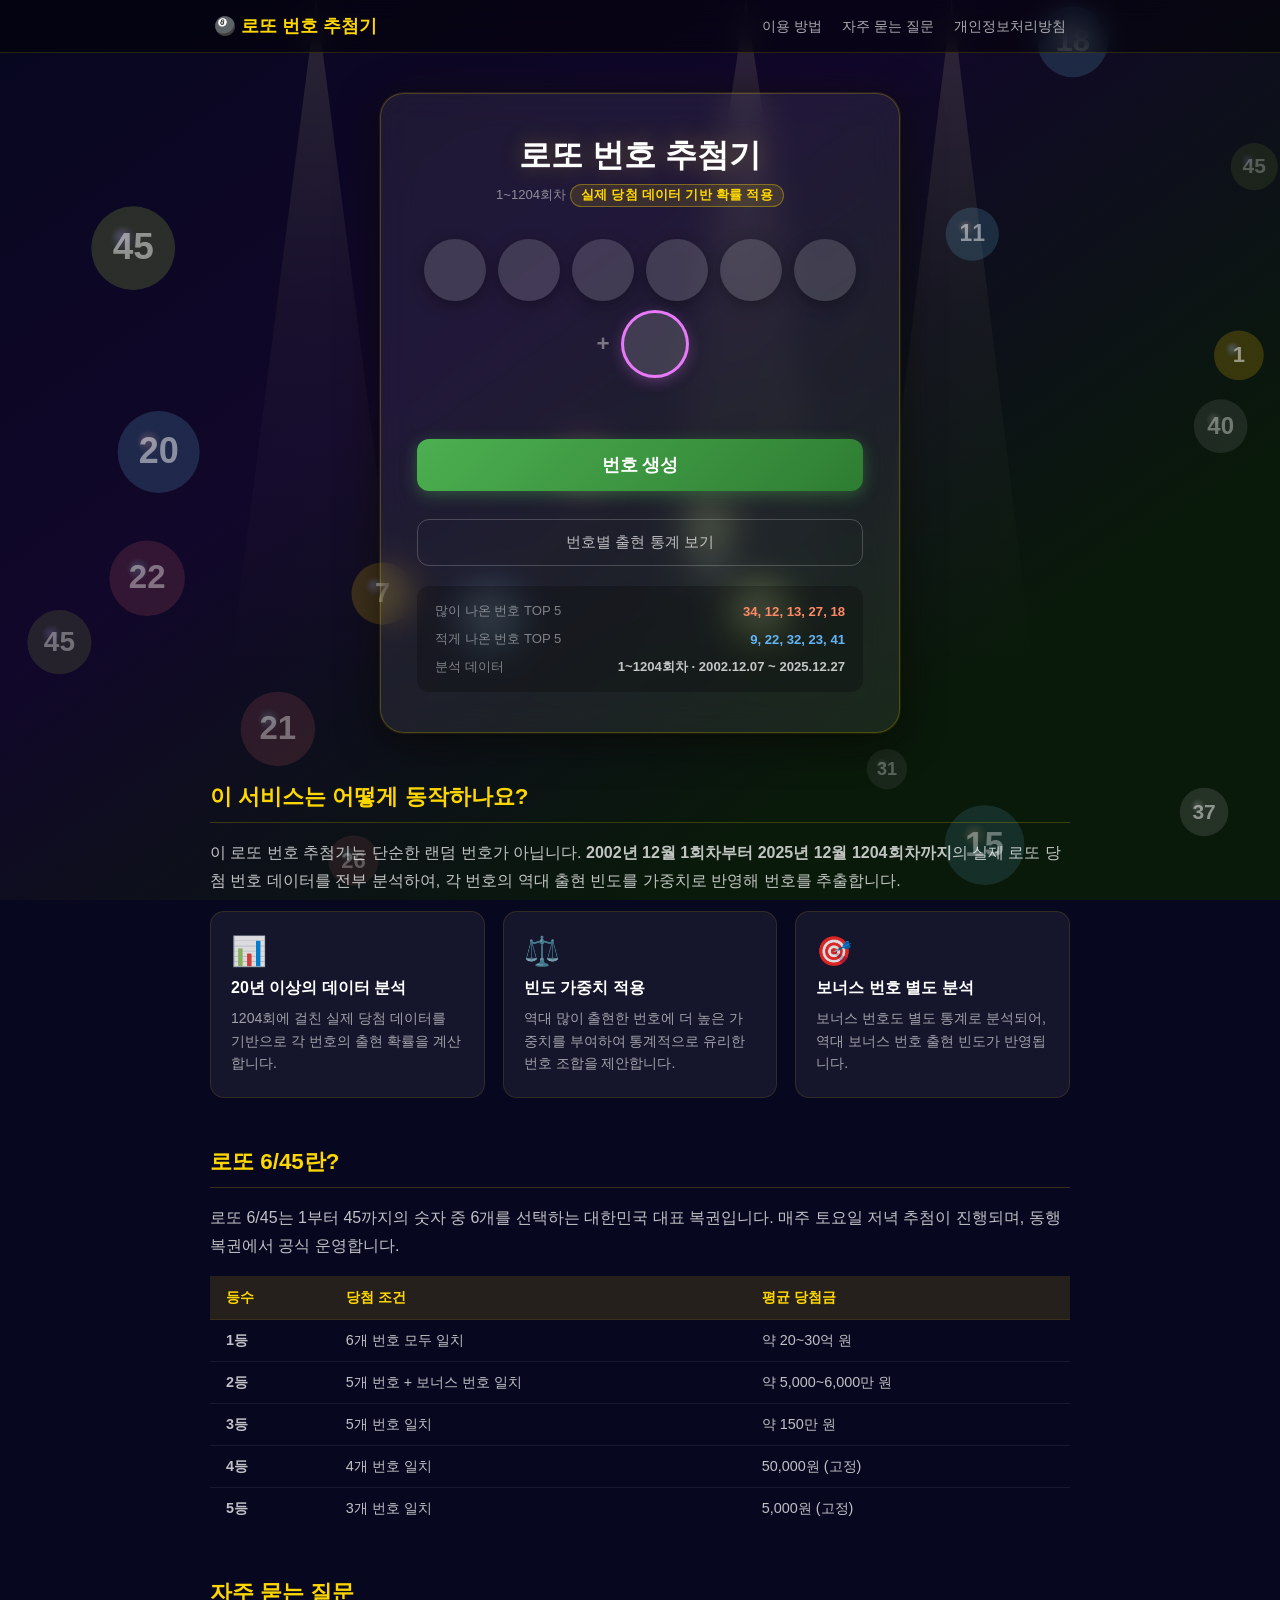
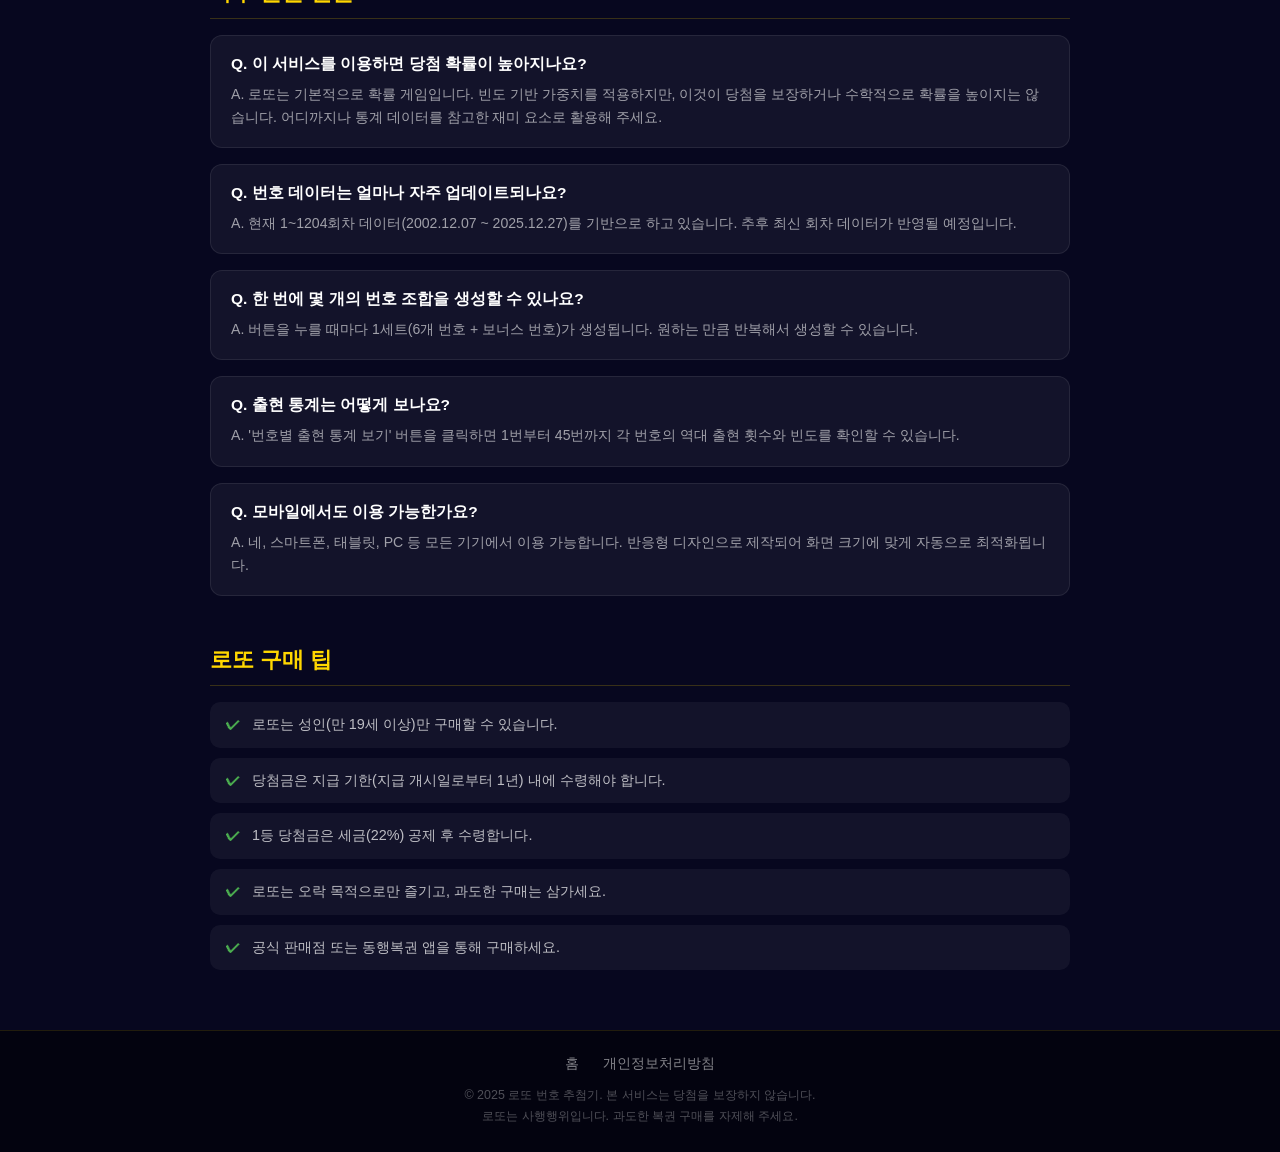
==== commit a5783357: "Highlight 실제 당첨 데이터 기반 확률 적용 with subtle gold badge Co-Authored-By: Claude Sonnet 4.6 <noreply@anthr" ====
--- a/index.html
+++ b/index.html
@@ -32,7 +32,7 @@
         <main>
             <div class="lotto-machine">
                 <h1>로또 번호 추첨기</h1>
-                <p class="subtitle">1~1204회차 실제 당첨 데이터 기반 확률 적용</p>
+                <p class="subtitle">1~1204회차 <span class="data-badge">실제 당첨 데이터 기반 확률 적용</span></p>
 
                 <div class="lotto-numbers">
                     <span class="number"></span>
--- a/style.css
+++ b/style.css
@@ -376,6 +376,18 @@
     margin-bottom: 32px;
 }
 
+.data-badge {
+    display: inline-block;
+    background: rgba(255, 215, 0, 0.12);
+    color: #ffd700;
+    border: 1px solid rgba(255, 215, 0, 0.35);
+    border-radius: 20px;
+    padding: 2px 10px;
+    font-size: 0.8rem;
+    font-weight: 600;
+    letter-spacing: 0.3px;
+}
+
 .lotto-numbers {
     display: flex;
     justify-content: center;
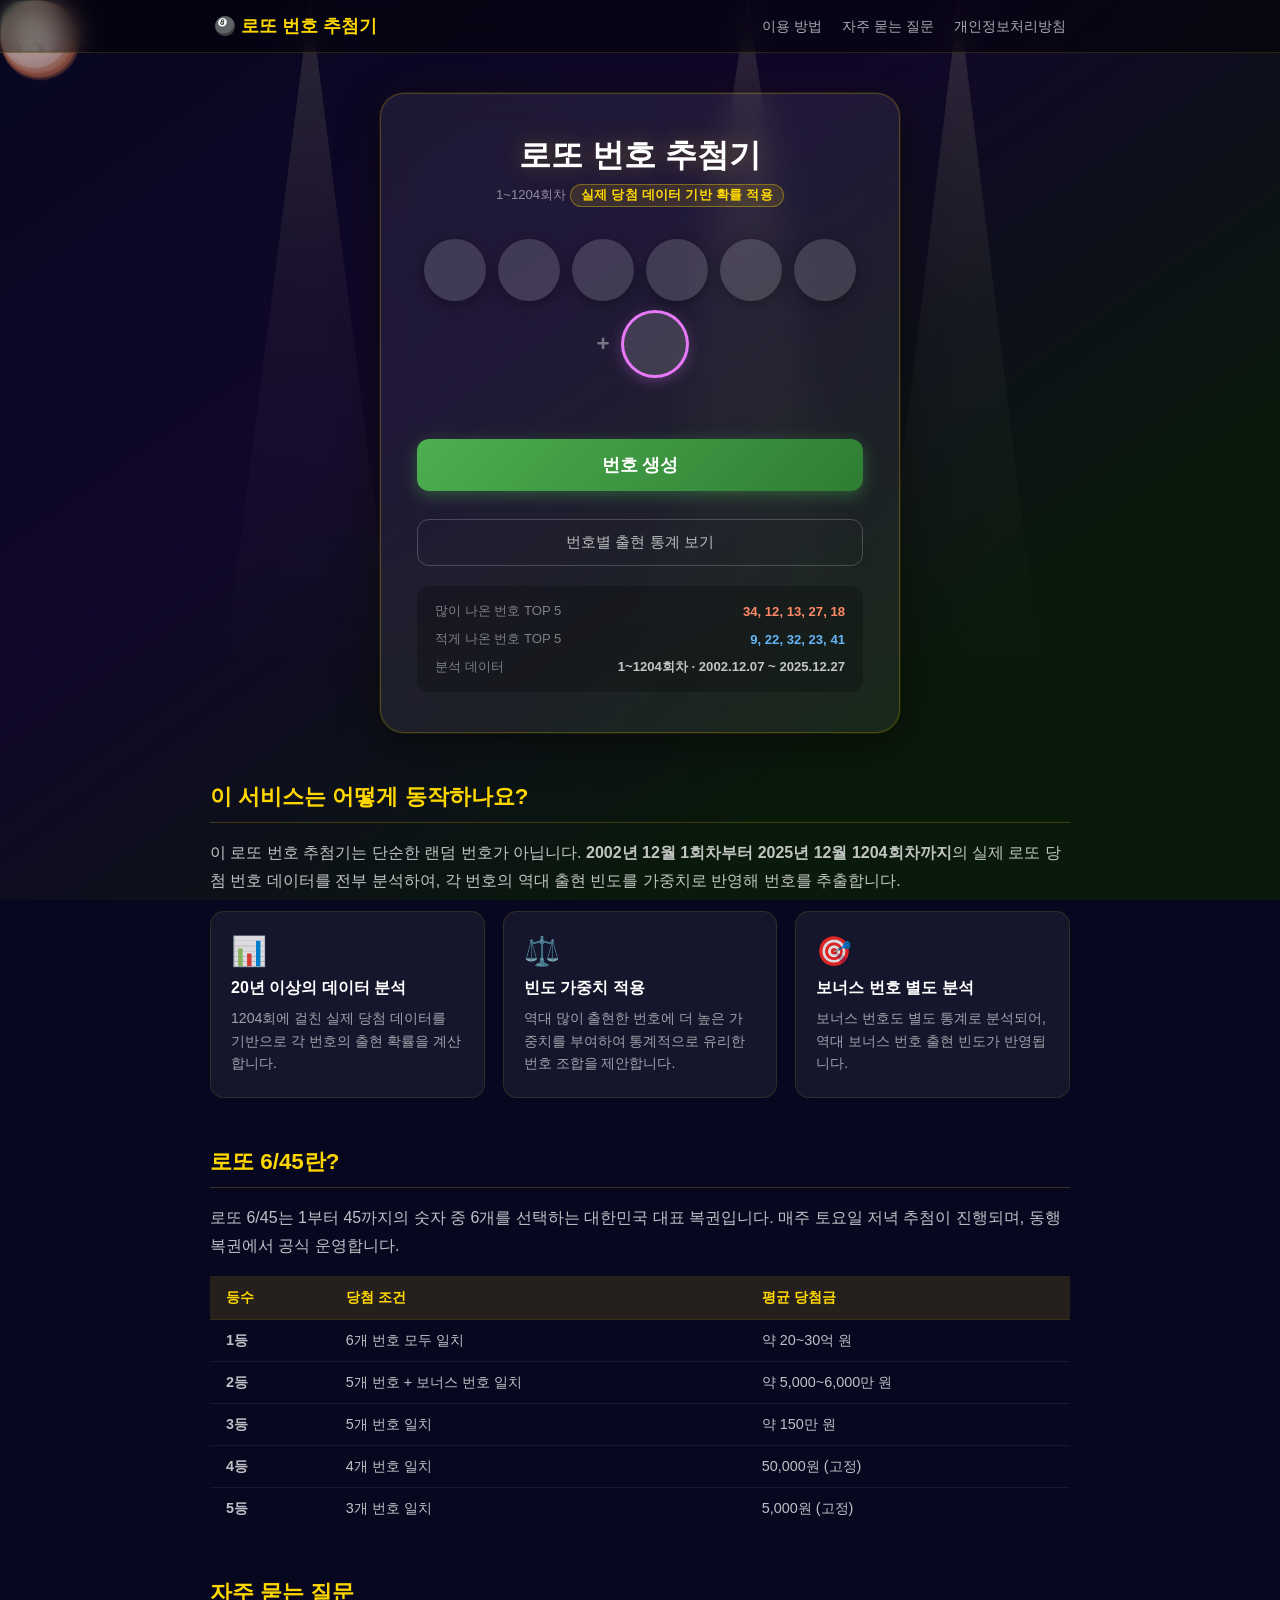
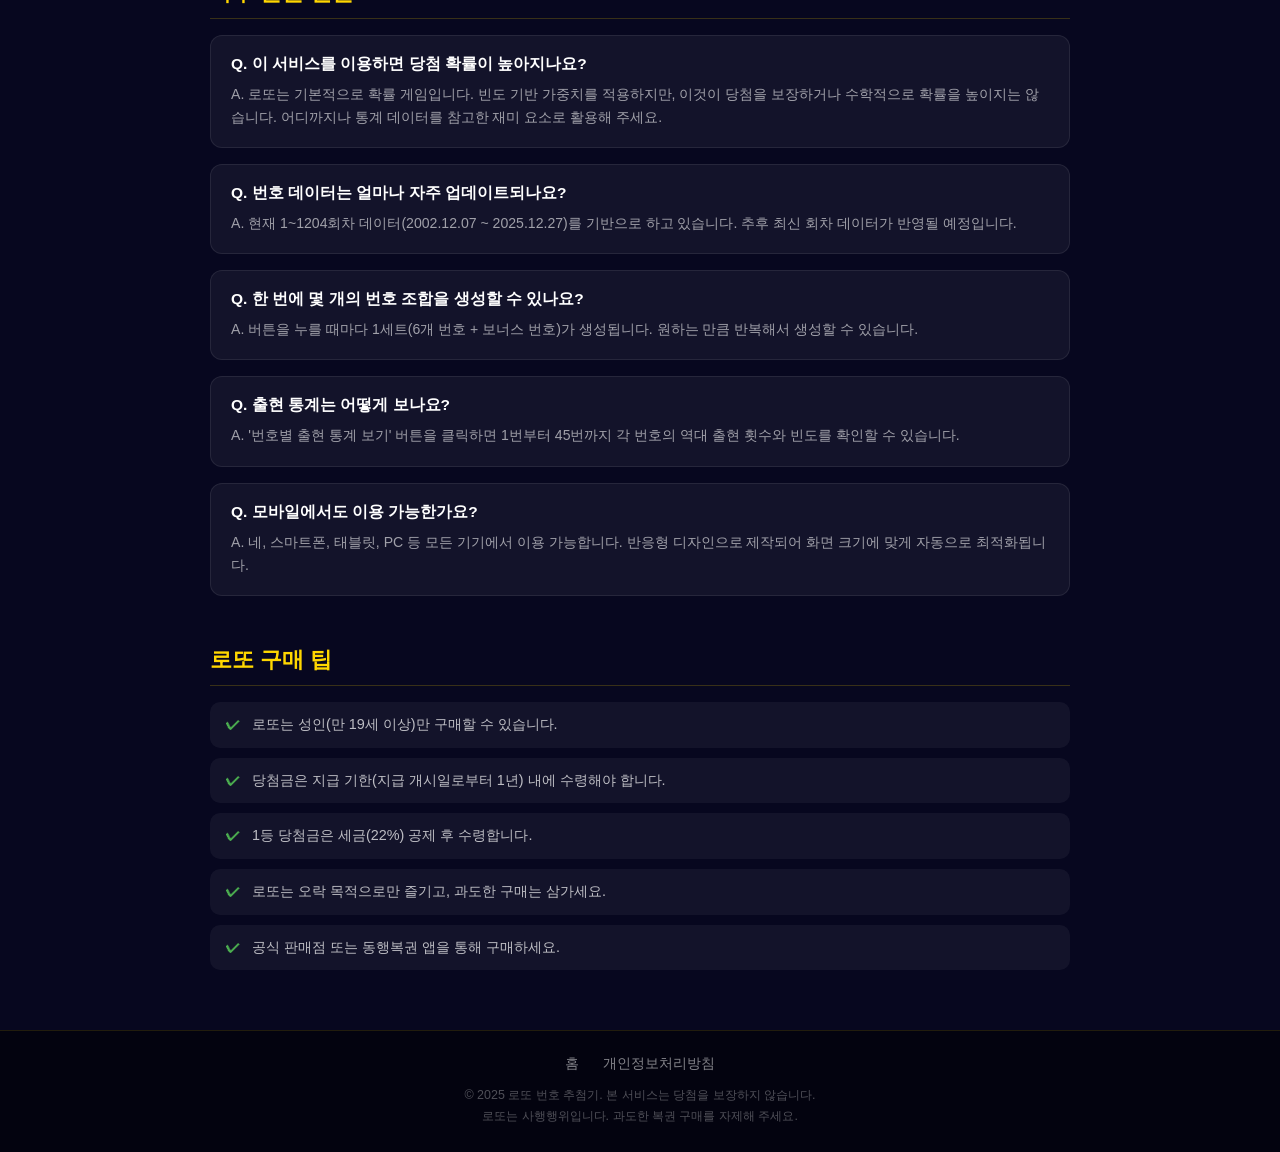
==== commit 866a8505: "Add Google Analytics (gtag.js) to all HTML pages Co-Authored-By: Claude Sonnet 4.6 <noreply@anthropi" ====
--- a/index.html
+++ b/index.html
@@ -1,6 +1,15 @@
 <!DOCTYPE html>
 <html lang="ko">
 <head>
+    <!-- Google tag (gtag.js) -->
+    <script async src="https://www.googletagmanager.com/gtag/js?id=G-6KN4YKS7PK"></script>
+    <script>
+      window.dataLayer = window.dataLayer || [];
+      function gtag(){dataLayer.push(arguments);}
+      gtag('js', new Date());
+
+      gtag('config', 'G-6KN4YKS7PK');
+    </script>
     <meta charset="UTF-8" />
     <meta name="viewport" content="width=device-width, initial-scale=1.0" />
     <title>로또 번호 추첨기 - 실제 당첨 데이터 기반 AI 번호 추천</title>
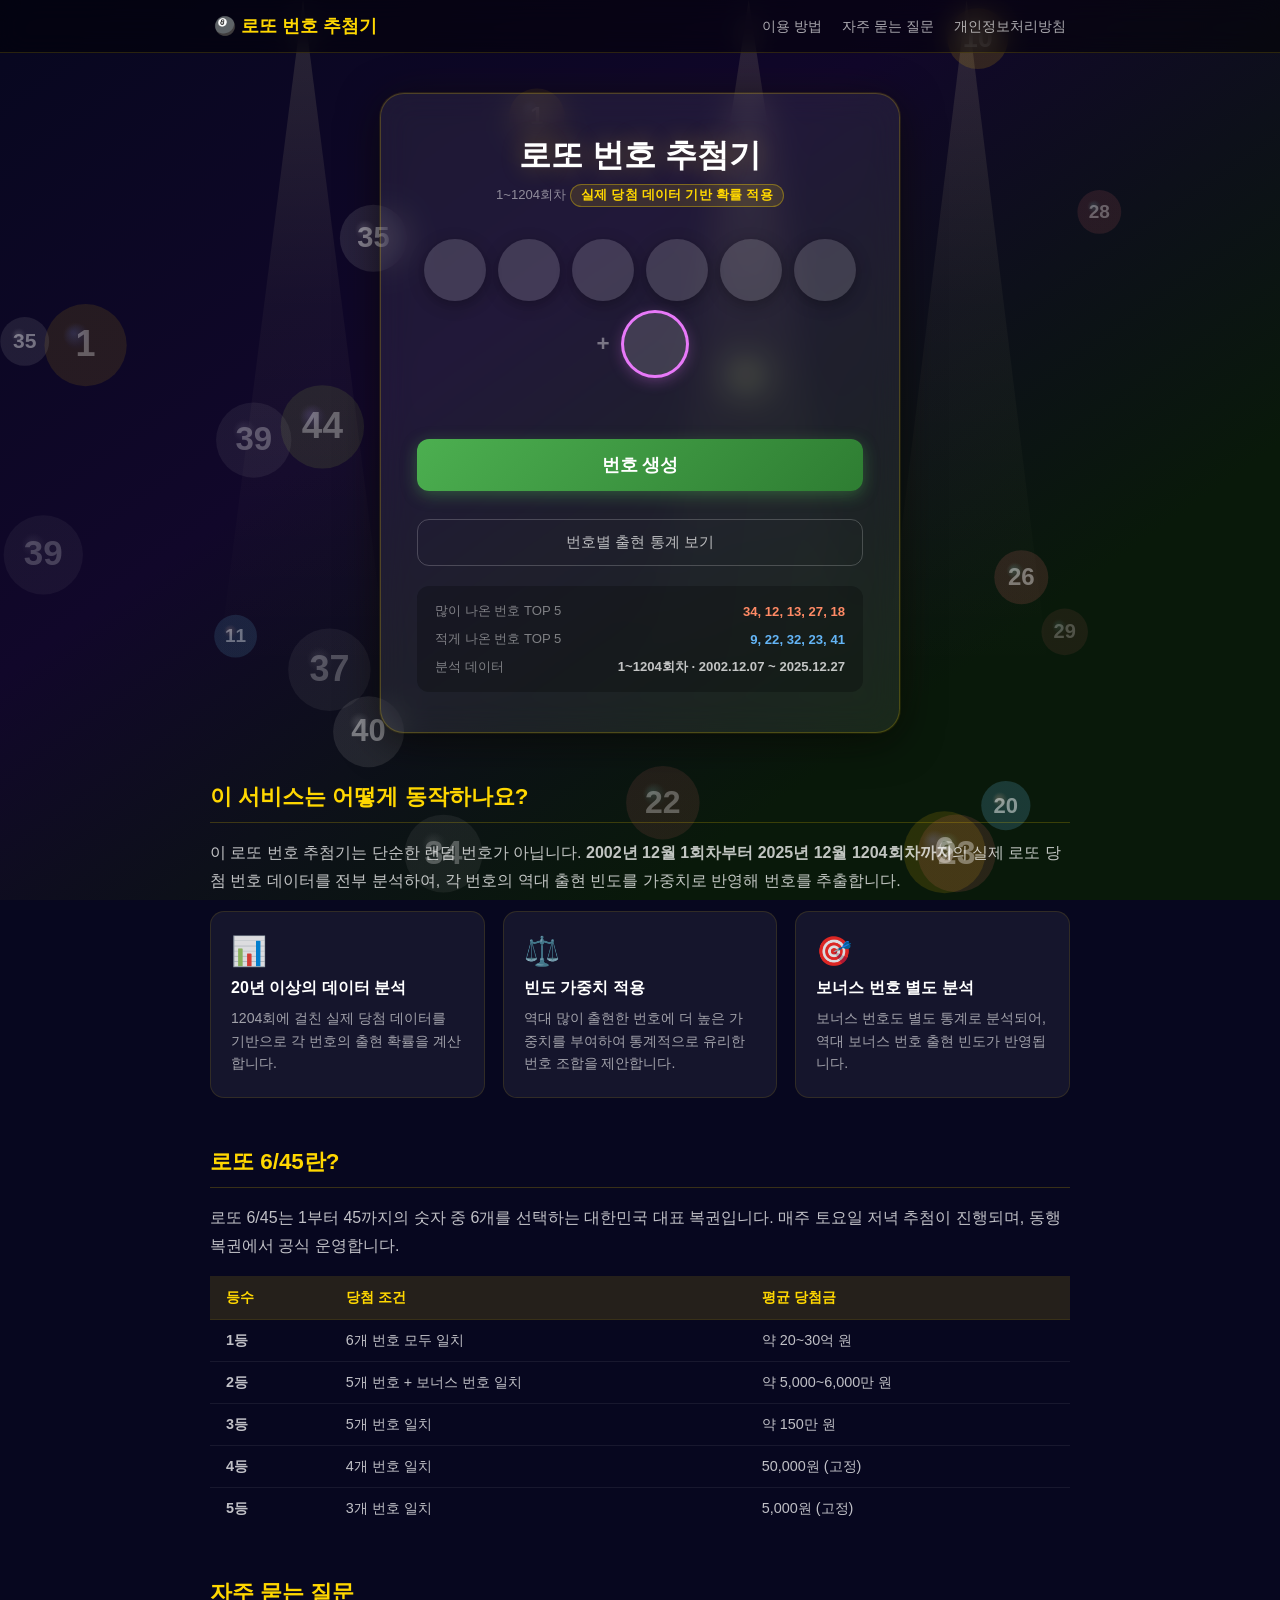
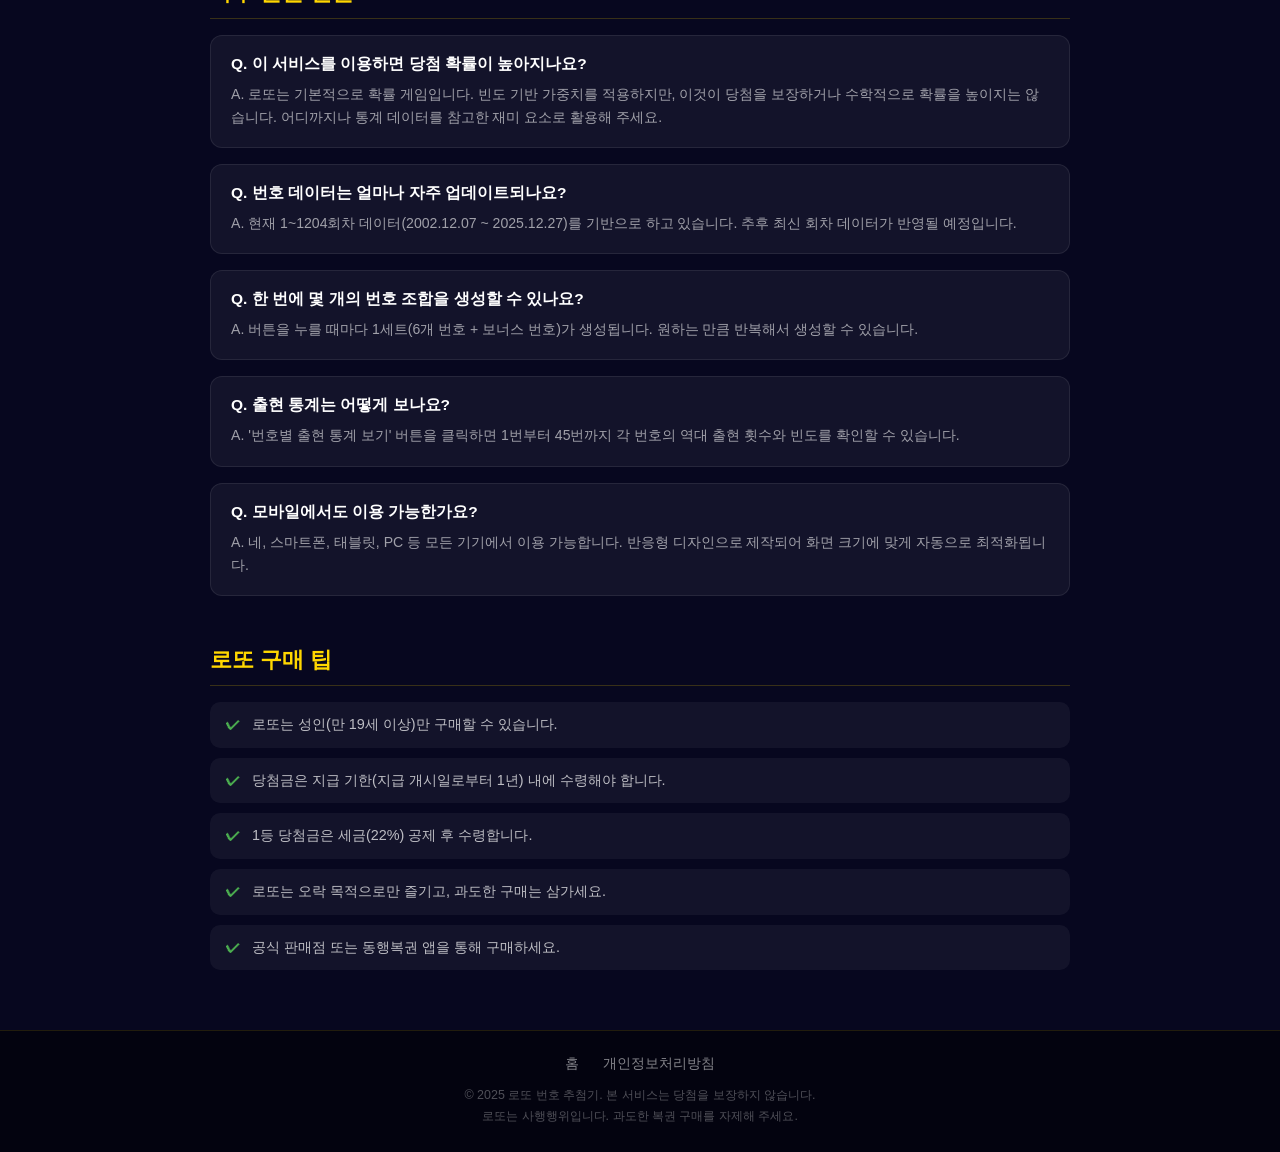
==== commit 5a1dd8af: "Add Microsoft Clarity tracking to all HTML pages Co-Authored-By: Claude Sonnet 4.6 <noreply@anthropi" ====
--- a/index.html
+++ b/index.html
@@ -9,6 +9,14 @@
       gtag('js', new Date());
 
       gtag('config', 'G-6KN4YKS7PK');
+    </script>
+    <!-- Microsoft Clarity -->
+    <script type="text/javascript">
+      (function(c,l,a,r,i,t,y){
+          c[a]=c[a]||function(){(c[a].q=c[a].q||[]).push(arguments)};
+          t=l.createElement(r);t.async=1;t.src="https://www.clarity.ms/tag/"+i;
+          y=l.getElementsByTagName(r)[0];y.parentNode.insertBefore(t,y);
+      })(window, document, "clarity", "script", "wou7sti1wb");
     </script>
     <meta charset="UTF-8" />
     <meta name="viewport" content="width=device-width, initial-scale=1.0" />
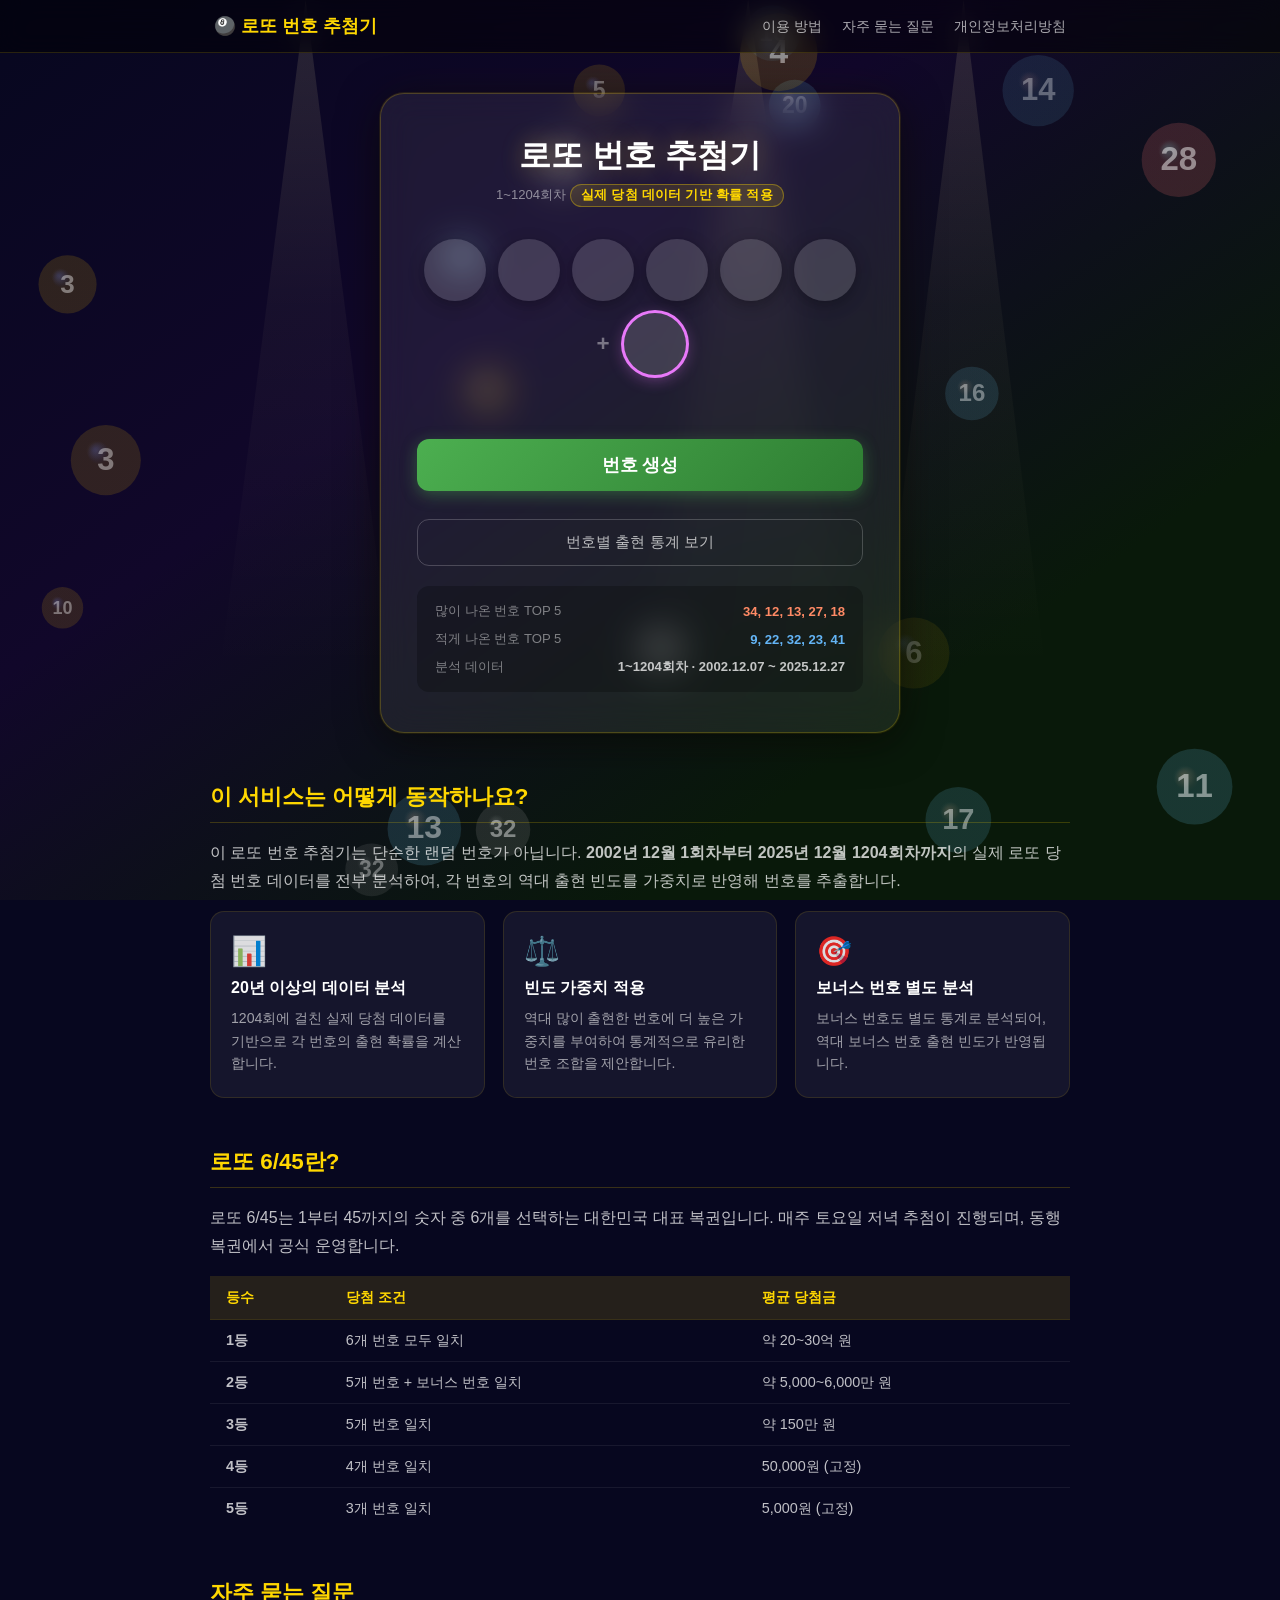
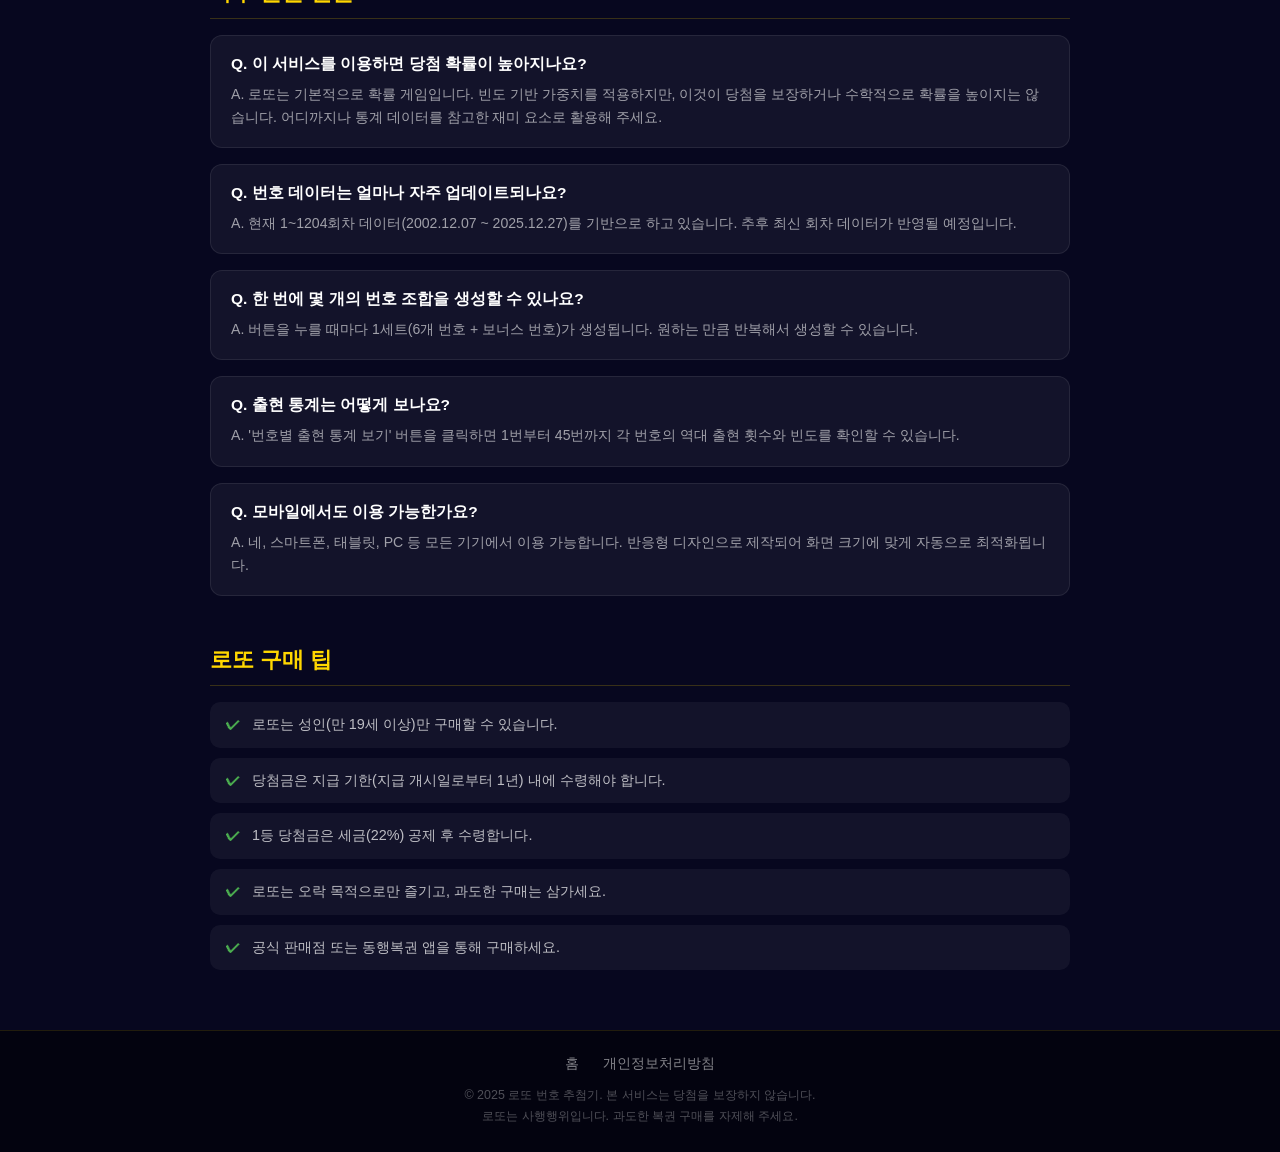
==== commit 68e91e4c: "Strengthen SEO: meta tags, JSON-LD, sitemap, robots.txt Co-Authored-By: Claude Sonnet 4.6 <noreply@a" ====
--- a/index.html
+++ b/index.html
@@ -23,10 +23,87 @@
     <title>로또 번호 추첨기 - 실제 당첨 데이터 기반 AI 번호 추천</title>
     <meta name="description" content="1~1204회차 실제 로또 당첨 데이터를 분석하여 출현 빈도 기반으로 번호를 추천해 드립니다. 무료 로또 번호 추첨기로 행운의 번호를 뽑아보세요." />
     <meta name="keywords" content="로또 번호 추첨기, 로또 번호 추천, 로또 당첨 번호, 로또 통계, 로또 6/45" />
+    <meta name="robots" content="index, follow">
+    <link rel="canonical" href="https://namero.pages.dev/" />
+    <!-- Open Graph -->
+    <meta property="og:type" content="website">
+    <meta property="og:url" content="https://namero.pages.dev/">
+    <meta property="og:title" content="로또 번호 추첨기 - 실제 당첨 데이터 기반 AI 번호 추천">
+    <meta property="og:description" content="1~1204회차 실제 로또 당첨 데이터를 분석하여 출현 빈도 기반으로 번호를 추천해 드립니다. 무료 로또 번호 추첨기로 행운의 번호를 뽑아보세요.">
+    <!-- Twitter Card -->
+    <meta name="twitter:card" content="summary">
+    <meta name="twitter:title" content="로또 번호 추첨기 - 실제 당첨 데이터 기반 AI 번호 추천">
+    <meta name="twitter:description" content="1~1204회차 실제 로또 당첨 데이터를 분석하여 출현 빈도 기반으로 번호를 추천해 드립니다. 무료 로또 번호 추첨기로 행운의 번호를 뽑아보세요.">
     <meta name="google-adsense-account" content="ca-pub-8713029298396880">
     <script async src="https://pagead2.googlesyndication.com/pagead/js/adsbygoogle.js?client=ca-pub-8713029298396880"
          crossorigin="anonymous"></script>
     <link href='style.css?v=3.0' rel='stylesheet'>
+    <!-- JSON-LD: WebApplication -->
+    <script type="application/ld+json">
+    {
+      "@context": "https://schema.org",
+      "@type": "WebApplication",
+      "name": "로또 번호 추첨기",
+      "url": "https://namero.pages.dev/",
+      "description": "1~1204회차(2002.12.07~2025.12.27) 실제 로또 당첨 데이터를 전수 분석하여 각 번호의 출현 빈도를 가중치로 반영한 통계 기반 무료 번호 추천 서비스입니다.",
+      "applicationCategory": "UtilityApplication",
+      "operatingSystem": "Web",
+      "offers": {
+        "@type": "Offer",
+        "price": "0",
+        "priceCurrency": "KRW"
+      }
+    }
+    </script>
+    <!-- JSON-LD: FAQPage -->
+    <script type="application/ld+json">
+    {
+      "@context": "https://schema.org",
+      "@type": "FAQPage",
+      "mainEntity": [
+        {
+          "@type": "Question",
+          "name": "이 서비스를 이용하면 당첨 확률이 높아지나요?",
+          "acceptedAnswer": {
+            "@type": "Answer",
+            "text": "로또는 기본적으로 확률 게임입니다. 빈도 기반 가중치를 적용하지만, 이것이 당첨을 보장하거나 수학적으로 확률을 높이지는 않습니다. 어디까지나 통계 데이터를 참고한 재미 요소로 활용해 주세요."
+          }
+        },
+        {
+          "@type": "Question",
+          "name": "번호 데이터는 얼마나 자주 업데이트되나요?",
+          "acceptedAnswer": {
+            "@type": "Answer",
+            "text": "현재 1~1204회차 데이터(2002.12.07 ~ 2025.12.27)를 기반으로 하고 있습니다. 추후 최신 회차 데이터가 반영될 예정입니다."
+          }
+        },
+        {
+          "@type": "Question",
+          "name": "한 번에 몇 개의 번호 조합을 생성할 수 있나요?",
+          "acceptedAnswer": {
+            "@type": "Answer",
+            "text": "버튼을 누를 때마다 1세트(6개 번호 + 보너스 번호)가 생성됩니다. 원하는 만큼 반복해서 생성할 수 있습니다."
+          }
+        },
+        {
+          "@type": "Question",
+          "name": "출현 통계는 어떻게 보나요?",
+          "acceptedAnswer": {
+            "@type": "Answer",
+            "text": "'번호별 출현 통계 보기' 버튼을 클릭하면 1번부터 45번까지 각 번호의 역대 출현 횟수와 빈도를 확인할 수 있습니다."
+          }
+        },
+        {
+          "@type": "Question",
+          "name": "모바일에서도 이용 가능한가요?",
+          "acceptedAnswer": {
+            "@type": "Answer",
+            "text": "네, 스마트폰, 태블릿, PC 등 모든 기기에서 이용 가능합니다. 반응형 디자인으로 제작되어 화면 크기에 맞게 자동으로 최적화됩니다."
+          }
+        }
+      ]
+    }
+    </script>
 </head>
 <body>
     <canvas id="bg-canvas"></canvas>
